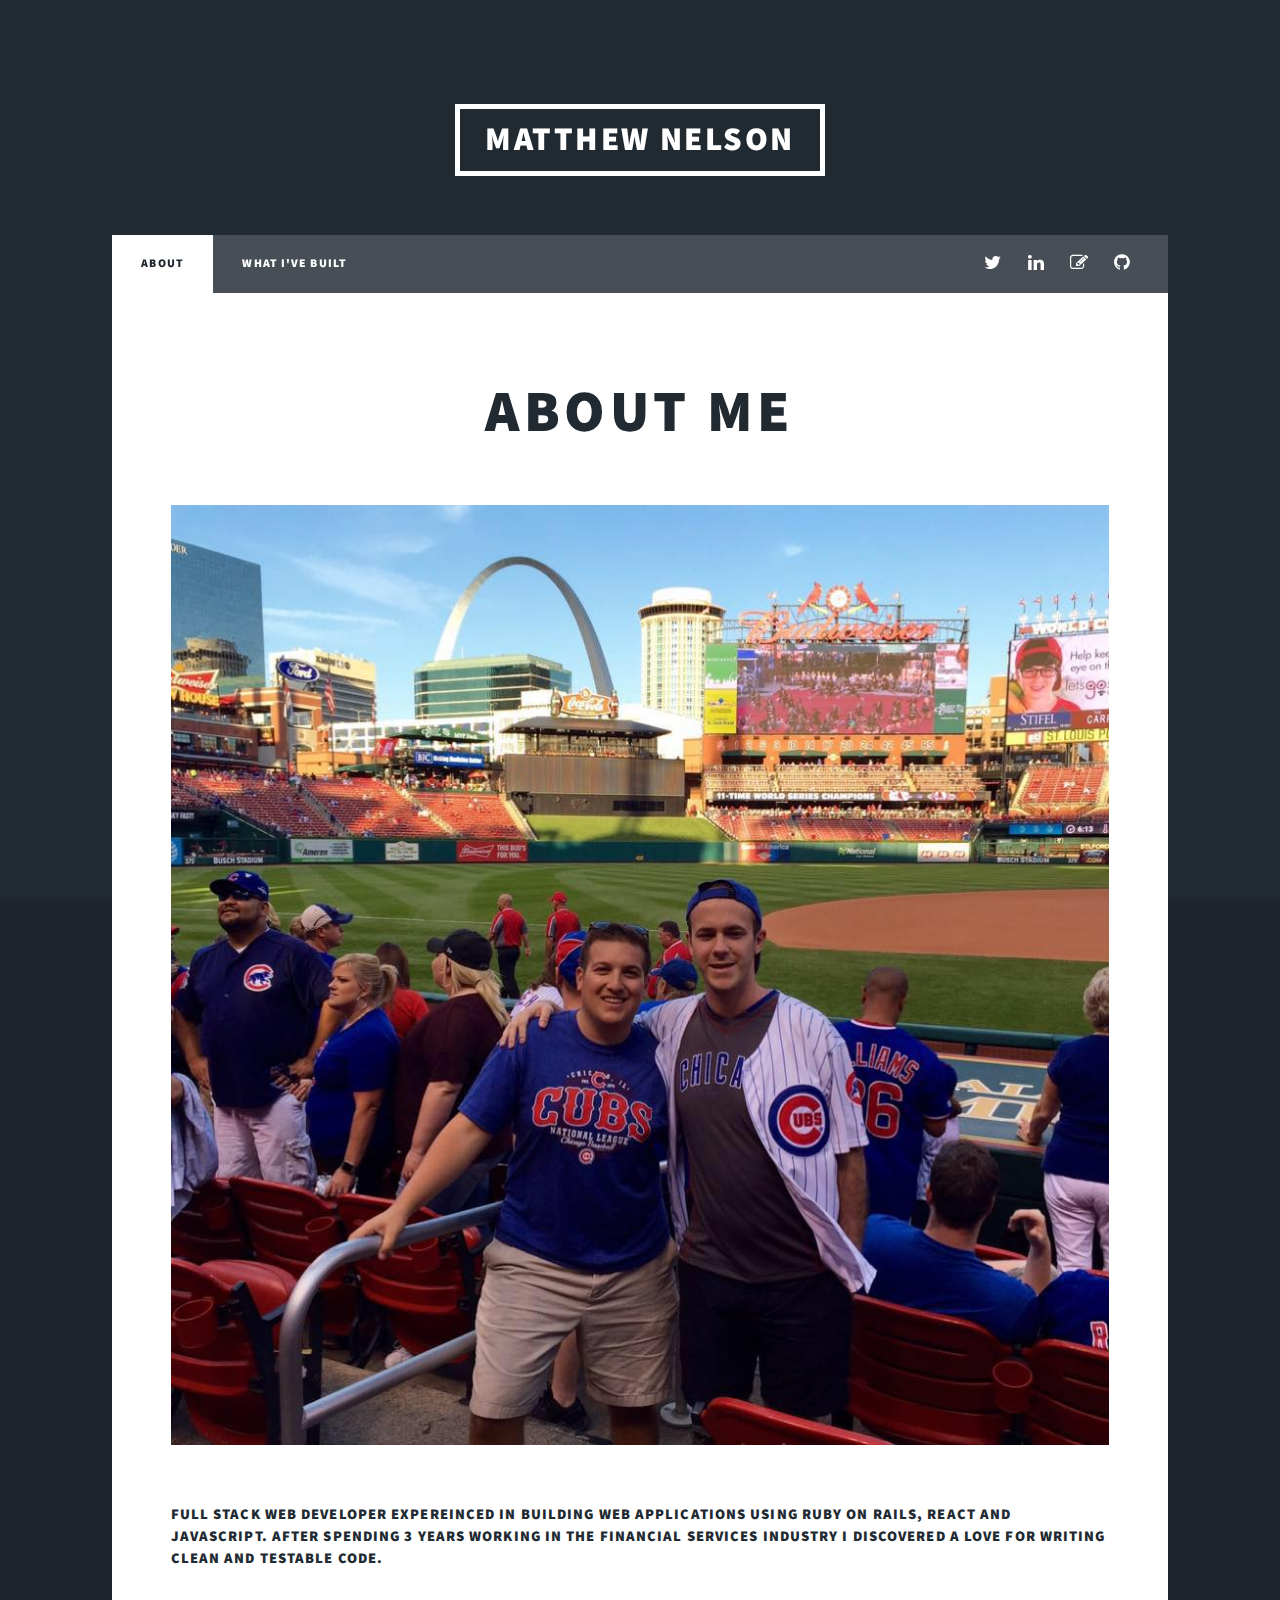
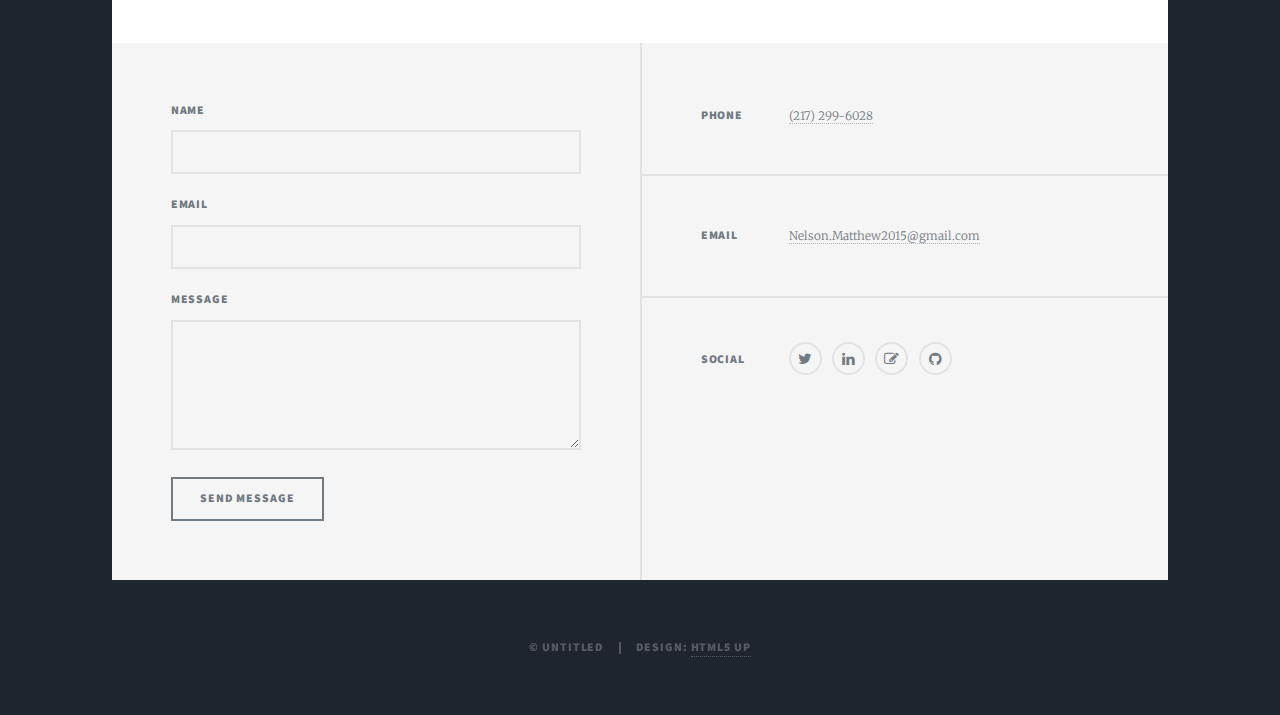
==== index.html @ b526b992 "Initialized repository" ====
<!DOCTYPE HTML>
<!--
	Massively by HTML5 UP
	html5up.net | @ajlkn
	Free for personal and commercial use under the CCA 3.0 license (html5up.net/license)
-->
<html>
	<head>
		<title>Matthew Nelson - About</title>
		<meta charset="utf-8" />
		<meta name="viewport" content="width=device-width, initial-scale=1, user-scalable=no" />
		<link rel="stylesheet" href="assets/css/main.css" />
		<noscript><link rel="stylesheet" href="assets/css/noscript.css" /></noscript>
	</head>
	<body class="is-loading">

		<!-- Wrapper -->
			<div id="wrapper">

				<!-- Header -->
					<header id="header">
						<a href="index.html" class="logo">Matthew Nelson</a>
					</header>

				<!-- Nav -->
					<nav id="nav">
						<ul class="links">
							<li class="active"><a href="index.html">About</a></li>
							<li><a href="projects.html">What I've Built</a></li>
						</ul>
						<ul class="icons">
							<li><a href="https://twitter.com/mattynel92" class="icon alt fa-twitter"><span class="label">Twitter</span></a></li>
							<li><a href="https://www.linkedin.com/in/matthewnelson92/" class="icon alt fa-linkedin"><span class="label">LinkedIn</span></a></li>
							<li><a href="https://medium.com/@mattnelson_51219" class="icon alt fa-edit"><span class="label">Medium</span></a></li>
							<li><a href="https://github.com/Mnelson1992" class="icon alt fa-github"><span class="label">GitHub</span></a></li>
						</ul>
					</nav>

				<!-- Main -->
					<div id="main">

						<!-- Post -->
							<section class="post">
								<header class="major">
									<h1>About Me<br /></h1>

								</header>
								<div class="image main"><img src="images/baseball.jpg" alt="" /></div>
								<h4>Full Stack Web Developer expereinced in building web applications using Ruby on Rails, React and JavaScript. After spending 3 years working in the financial services industry I discovered a love for writing clean and testable code.</h3>


							</section>

					</div>

				<!-- Footer -->
					<footer id="footer">
						<section>
							<form method="post" action="#">
								<div class="field">
									<label for="name">Name</label>
									<input type="text" name="name" id="name" />
								</div>
								<div class="field">
									<label for="email">Email</label>
									<input type="text" name="email" id="email" />
								</div>
								<div class="field">
									<label for="message">Message</label>
									<textarea name="message" id="message" rows="3"></textarea>
								</div>
								<ul class="actions">
									<li><input type="submit" value="Send Message" /></li>
								</ul>
							</form>
						</section>
						<section class="split contact">
							<section>
								<h3>Phone</h3>
								<p><a href="#">(217) 299-6028</a></p>
							</section>
							<section>
								<h3>Email</h3>
								<p><a href="#">Nelson.Matthew2015@gmail.com</a></p>
							</section>
							<section>
								<h3>Social</h3>
								<ul class="icons alt">
									<li><a href="https://twitter.com/mattynel92" class="icon alt fa-twitter"><span class="label">Twitter</span></a></li>
									<li><a href="https://www.linkedin.com/in/matthewnelson92/" class="icon alt fa-linkedin"><span class="label">LinkedIn</span></a></li>
									<li><a href="https://medium.com/@mattnelson_51219" class="icon alt fa-edit"><span class="label">Medium</span></a></li>
									<li><a href="https://github.com/Mnelson1992" class="icon alt fa-github"><span class="label">GitHub</span></a></li>
								</ul>
							</section>
						</section>
					</footer>

				<!-- Copyright -->
					<div id="copyright">
						<ul><li>&copy; Untitled</li><li>Design: <a href="https://html5up.net">HTML5 UP</a></li></ul>
					</div>

			</div>

		<!-- Scripts -->
			<script src="assets/js/jquery.min.js"></script>
			<script src="assets/js/jquery.scrollex.min.js"></script>
			<script src="assets/js/jquery.scrolly.min.js"></script>
			<script src="assets/js/skel.min.js"></script>
			<script src="assets/js/util.js"></script>
			<script src="assets/js/main.js"></script>

	</body>
</html>
---- assets/css/main.css ----
@import url(font-awesome.min.css);
@import url("https://fonts.googleapis.com/css?family=Merriweather:300,700,300italic,700italic|Source+Sans+Pro:900");

/*
	Massively by HTML5 UP
	html5up.net | @ajlkn
	Free for personal and commercial use under the CCA 3.0 license (html5up.net/license)
*/

/* Reset */

	html, body, div, span, applet, object, iframe, h1, h2, h3, h4, h5, h6, p, blockquote, pre, a, abbr, acronym, address, big, cite, code, del, dfn, em, img, ins, kbd, q, s, samp, small, strike, strong, sub, sup, tt, var, b, u, i, center, dl, dt, dd, ol, ul, li, fieldset, form, label, legend, table, caption, tbody, tfoot, thead, tr, th, td, article, aside, canvas, details, embed, figure, figcaption, footer, header, hgroup, menu, nav, output, ruby, section, summary, time, mark, audio, video {
		margin: 0;
		padding: 0;
		border: 0;
		font-size: 100%;
		font: inherit;
		vertical-align: baseline;
	}

	article, aside, details, figcaption, figure, footer, header, hgroup, menu, nav, section {
		display: block;
	}

	body {
		line-height: 1;
	}

	ol, ul {
		list-style: none;
	}

	blockquote, q {
		quotes: none;
	}

	blockquote:before, blockquote:after, q:before, q:after {
		content: '';
		content: none;
	}

	table {
		border-collapse: collapse;
		border-spacing: 0;
	}

	body {
		-webkit-text-size-adjust: none;
	}

/* Box Model */

	*, *:before, *:after {
		-moz-box-sizing: border-box;
		-webkit-box-sizing: border-box;
		box-sizing: border-box;
	}

/* Grid */

	.row {
		border-bottom: solid 1px transparent;
		-moz-box-sizing: border-box;
		-webkit-box-sizing: border-box;
		box-sizing: border-box;
	}

	.row > * {
		float: left;
		-moz-box-sizing: border-box;
		-webkit-box-sizing: border-box;
		box-sizing: border-box;
	}

	.row:after, .row:before {
		content: '';
		display: block;
		clear: both;
		height: 0;
	}

	.row.uniform > * > :first-child {
		margin-top: 0;
	}

	.row.uniform > * > :last-child {
		margin-bottom: 0;
	}

	.row.\30 \25 > * {
		padding: 0 0 0 0rem;
	}

	.row.\30 \25 {
		margin: 0 0 -1px 0rem;
	}

	.row.uniform.\30 \25 > * {
		padding: 0rem 0 0 0rem;
	}

	.row.uniform.\30 \25 {
		margin: 0rem 0 -1px 0rem;
	}

	.row > * {
		padding: 0 0 0 1.5rem;
	}

	.row {
		margin: 0 0 -1px -1.5rem;
	}

	.row.uniform > * {
		padding: 1.5rem 0 0 1.5rem;
	}

	.row.uniform {
		margin: -1.5rem 0 -1px -1.5rem;
	}

	.row.\32 00\25 > * {
		padding: 0 0 0 3rem;
	}

	.row.\32 00\25 {
		margin: 0 0 -1px -3rem;
	}

	.row.uniform.\32 00\25 > * {
		padding: 3rem 0 0 3rem;
	}

	.row.uniform.\32 00\25 {
		margin: -3rem 0 -1px -3rem;
	}

	.row.\31 50\25 > * {
		padding: 0 0 0 2.25rem;
	}

	.row.\31 50\25 {
		margin: 0 0 -1px -2.25rem;
	}

	.row.uniform.\31 50\25 > * {
		padding: 2.25rem 0 0 2.25rem;
	}

	.row.uniform.\31 50\25 {
		margin: -2.25rem 0 -1px -2.25rem;
	}

	.row.\35 0\25 > * {
		padding: 0 0 0 0.75rem;
	}

	.row.\35 0\25 {
		margin: 0 0 -1px -0.75rem;
	}

	.row.uniform.\35 0\25 > * {
		padding: 0.75rem 0 0 0.75rem;
	}

	.row.uniform.\35 0\25 {
		margin: -0.75rem 0 -1px -0.75rem;
	}

	.row.\32 5\25 > * {
		padding: 0 0 0 0.375rem;
	}

	.row.\32 5\25 {
		margin: 0 0 -1px -0.375rem;
	}

	.row.uniform.\32 5\25 > * {
		padding: 0.375rem 0 0 0.375rem;
	}

	.row.uniform.\32 5\25 {
		margin: -0.375rem 0 -1px -0.375rem;
	}

	.\31 2u, .\31 2u\24 {
		width: 100%;
		clear: none;
		margin-left: 0;
	}

	.\31 1u, .\31 1u\24 {
		width: 91.6666666667%;
		clear: none;
		margin-left: 0;
	}

	.\31 0u, .\31 0u\24 {
		width: 83.3333333333%;
		clear: none;
		margin-left: 0;
	}

	.\39 u, .\39 u\24 {
		width: 75%;
		clear: none;
		margin-left: 0;
	}

	.\38 u, .\38 u\24 {
		width: 66.6666666667%;
		clear: none;
		margin-left: 0;
	}

	.\37 u, .\37 u\24 {
		width: 58.3333333333%;
		clear: none;
		margin-left: 0;
	}

	.\36 u, .\36 u\24 {
		width: 50%;
		clear: none;
		margin-left: 0;
	}

	.\35 u, .\35 u\24 {
		width: 41.6666666667%;
		clear: none;
		margin-left: 0;
	}

	.\34 u, .\34 u\24 {
		width: 33.3333333333%;
		clear: none;
		margin-left: 0;
	}

	.\33 u, .\33 u\24 {
		width: 25%;
		clear: none;
		margin-left: 0;
	}

	.\32 u, .\32 u\24 {
		width: 16.6666666667%;
		clear: none;
		margin-left: 0;
	}

	.\31 u, .\31 u\24 {
		width: 8.3333333333%;
		clear: none;
		margin-left: 0;
	}

	.\31 2u\24 + *,
	.\31 1u\24 + *,
	.\31 0u\24 + *,
	.\39 u\24 + *,
	.\38 u\24 + *,
	.\37 u\24 + *,
	.\36 u\24 + *,
	.\35 u\24 + *,
	.\34 u\24 + *,
	.\33 u\24 + *,
	.\32 u\24 + *,
	.\31 u\24 + * {
		clear: left;
	}

	.\-11u {
		margin-left: 91.66667%;
	}

	.\-10u {
		margin-left: 83.33333%;
	}

	.\-9u {
		margin-left: 75%;
	}

	.\-8u {
		margin-left: 66.66667%;
	}

	.\-7u {
		margin-left: 58.33333%;
	}

	.\-6u {
		margin-left: 50%;
	}

	.\-5u {
		margin-left: 41.66667%;
	}

	.\-4u {
		margin-left: 33.33333%;
	}

	.\-3u {
		margin-left: 25%;
	}

	.\-2u {
		margin-left: 16.66667%;
	}

	.\-1u {
		margin-left: 8.33333%;
	}

	@media screen and (max-width: 1680px) {

		.row > * {
			padding: 0 0 0 1.5rem;
		}

		.row {
			margin: 0 0 -1px -1.5rem;
		}

		.row.uniform > * {
			padding: 1.5rem 0 0 1.5rem;
		}

		.row.uniform {
			margin: -1.5rem 0 -1px -1.5rem;
		}

		.row.\32 00\25 > * {
			padding: 0 0 0 3rem;
		}

		.row.\32 00\25 {
			margin: 0 0 -1px -3rem;
		}

		.row.uniform.\32 00\25 > * {
			padding: 3rem 0 0 3rem;
		}

		.row.uniform.\32 00\25 {
			margin: -3rem 0 -1px -3rem;
		}

		.row.\31 50\25 > * {
			padding: 0 0 0 2.25rem;
		}

		.row.\31 50\25 {
			margin: 0 0 -1px -2.25rem;
		}

		.row.uniform.\31 50\25 > * {
			padding: 2.25rem 0 0 2.25rem;
		}

		.row.uniform.\31 50\25 {
			margin: -2.25rem 0 -1px -2.25rem;
		}

		.row.\35 0\25 > * {
			padding: 0 0 0 0.75rem;
		}

		.row.\35 0\25 {
			margin: 0 0 -1px -0.75rem;
		}

		.row.uniform.\35 0\25 > * {
			padding: 0.75rem 0 0 0.75rem;
		}

		.row.uniform.\35 0\25 {
			margin: -0.75rem 0 -1px -0.75rem;
		}

		.row.\32 5\25 > * {
			padding: 0 0 0 0.375rem;
		}

		.row.\32 5\25 {
			margin: 0 0 -1px -0.375rem;
		}

		.row.uniform.\32 5\25 > * {
			padding: 0.375rem 0 0 0.375rem;
		}

		.row.uniform.\32 5\25 {
			margin: -0.375rem 0 -1px -0.375rem;
		}

		.\31 2u\28xlarge\29, .\31 2u\24\28xlarge\29 {
			width: 100%;
			clear: none;
			margin-left: 0;
		}

		.\31 1u\28xlarge\29, .\31 1u\24\28xlarge\29 {
			width: 91.6666666667%;
			clear: none;
			margin-left: 0;
		}

		.\31 0u\28xlarge\29, .\31 0u\24\28xlarge\29 {
			width: 83.3333333333%;
			clear: none;
			margin-left: 0;
		}

		.\39 u\28xlarge\29, .\39 u\24\28xlarge\29 {
			width: 75%;
			clear: none;
			margin-left: 0;
		}

		.\38 u\28xlarge\29, .\38 u\24\28xlarge\29 {
			width: 66.6666666667%;
			clear: none;
			margin-left: 0;
		}

		.\37 u\28xlarge\29, .\37 u\24\28xlarge\29 {
			width: 58.3333333333%;
			clear: none;
			margin-left: 0;
		}

		.\36 u\28xlarge\29, .\36 u\24\28xlarge\29 {
			width: 50%;
			clear: none;
			margin-left: 0;
		}

		.\35 u\28xlarge\29, .\35 u\24\28xlarge\29 {
			width: 41.6666666667%;
			clear: none;
			margin-left: 0;
		}

		.\34 u\28xlarge\29, .\34 u\24\28xlarge\29 {
			width: 33.3333333333%;
			clear: none;
			margin-left: 0;
		}

		.\33 u\28xlarge\29, .\33 u\24\28xlarge\29 {
			width: 25%;
			clear: none;
			margin-left: 0;
		}

		.\32 u\28xlarge\29, .\32 u\24\28xlarge\29 {
			width: 16.6666666667%;
			clear: none;
			margin-left: 0;
		}

		.\31 u\28xlarge\29, .\31 u\24\28xlarge\29 {
			width: 8.3333333333%;
			clear: none;
			margin-left: 0;
		}

		.\31 2u\24\28xlarge\29 + *,
		.\31 1u\24\28xlarge\29 + *,
		.\31 0u\24\28xlarge\29 + *,
		.\39 u\24\28xlarge\29 + *,
		.\38 u\24\28xlarge\29 + *,
		.\37 u\24\28xlarge\29 + *,
		.\36 u\24\28xlarge\29 + *,
		.\35 u\24\28xlarge\29 + *,
		.\34 u\24\28xlarge\29 + *,
		.\33 u\24\28xlarge\29 + *,
		.\32 u\24\28xlarge\29 + *,
		.\31 u\24\28xlarge\29 + * {
			clear: left;
		}

		.\-11u\28xlarge\29 {
			margin-left: 91.66667%;
		}

		.\-10u\28xlarge\29 {
			margin-left: 83.33333%;
		}

		.\-9u\28xlarge\29 {
			margin-left: 75%;
		}

		.\-8u\28xlarge\29 {
			margin-left: 66.66667%;
		}

		.\-7u\28xlarge\29 {
			margin-left: 58.33333%;
		}

		.\-6u\28xlarge\29 {
			margin-left: 50%;
		}

		.\-5u\28xlarge\29 {
			margin-left: 41.66667%;
		}

		.\-4u\28xlarge\29 {
			margin-left: 33.33333%;
		}

		.\-3u\28xlarge\29 {
			margin-left: 25%;
		}

		.\-2u\28xlarge\29 {
			margin-left: 16.66667%;
		}

		.\-1u\28xlarge\29 {
			margin-left: 8.33333%;
		}

	}

	@media screen and (max-width: 1280px) {

		.row > * {
			padding: 0 0 0 1.5rem;
		}

		.row {
			margin: 0 0 -1px -1.5rem;
		}

		.row.uniform > * {
			padding: 1.5rem 0 0 1.5rem;
		}

		.row.uniform {
			margin: -1.5rem 0 -1px -1.5rem;
		}

		.row.\32 00\25 > * {
			padding: 0 0 0 3rem;
		}

		.row.\32 00\25 {
			margin: 0 0 -1px -3rem;
		}

		.row.uniform.\32 00\25 > * {
			padding: 3rem 0 0 3rem;
		}

		.row.uniform.\32 00\25 {
			margin: -3rem 0 -1px -3rem;
		}

		.row.\31 50\25 > * {
			padding: 0 0 0 2.25rem;
		}

		.row.\31 50\25 {
			margin: 0 0 -1px -2.25rem;
		}

		.row.uniform.\31 50\25 > * {
			padding: 2.25rem 0 0 2.25rem;
		}

		.row.uniform.\31 50\25 {
			margin: -2.25rem 0 -1px -2.25rem;
		}

		.row.\35 0\25 > * {
			padding: 0 0 0 0.75rem;
		}

		.row.\35 0\25 {
			margin: 0 0 -1px -0.75rem;
		}

		.row.uniform.\35 0\25 > * {
			padding: 0.75rem 0 0 0.75rem;
		}

		.row.uniform.\35 0\25 {
			margin: -0.75rem 0 -1px -0.75rem;
		}

		.row.\32 5\25 > * {
			padding: 0 0 0 0.375rem;
		}

		.row.\32 5\25 {
			margin: 0 0 -1px -0.375rem;
		}

		.row.uniform.\32 5\25 > * {
			padding: 0.375rem 0 0 0.375rem;
		}

		.row.uniform.\32 5\25 {
			margin: -0.375rem 0 -1px -0.375rem;
		}

		.\31 2u\28large\29, .\31 2u\24\28large\29 {
			width: 100%;
			clear: none;
			margin-left: 0;
		}

		.\31 1u\28large\29, .\31 1u\24\28large\29 {
			width: 91.6666666667%;
			clear: none;
			margin-left: 0;
		}

		.\31 0u\28large\29, .\31 0u\24\28large\29 {
			width: 83.3333333333%;
			clear: none;
			margin-left: 0;
		}

		.\39 u\28large\29, .\39 u\24\28large\29 {
			width: 75%;
			clear: none;
			margin-left: 0;
		}

		.\38 u\28large\29, .\38 u\24\28large\29 {
			width: 66.6666666667%;
			clear: none;
			margin-left: 0;
		}

		.\37 u\28large\29, .\37 u\24\28large\29 {
			width: 58.3333333333%;
			clear: none;
			margin-left: 0;
		}

		.\36 u\28large\29, .\36 u\24\28large\29 {
			width: 50%;
			clear: none;
			margin-left: 0;
		}

		.\35 u\28large\29, .\35 u\24\28large\29 {
			width: 41.6666666667%;
			clear: none;
			margin-left: 0;
		}

		.\34 u\28large\29, .\34 u\24\28large\29 {
			width: 33.3333333333%;
			clear: none;
			margin-left: 0;
		}

		.\33 u\28large\29, .\33 u\24\28large\29 {
			width: 25%;
			clear: none;
			margin-left: 0;
		}

		.\32 u\28large\29, .\32 u\24\28large\29 {
			width: 16.6666666667%;
			clear: none;
			margin-left: 0;
		}

		.\31 u\28large\29, .\31 u\24\28large\29 {
			width: 8.3333333333%;
			clear: none;
			margin-left: 0;
		}

		.\31 2u\24\28large\29 + *,
		.\31 1u\24\28large\29 + *,
		.\31 0u\24\28large\29 + *,
		.\39 u\24\28large\29 + *,
		.\38 u\24\28large\29 + *,
		.\37 u\24\28large\29 + *,
		.\36 u\24\28large\29 + *,
		.\35 u\24\28large\29 + *,
		.\34 u\24\28large\29 + *,
		.\33 u\24\28large\29 + *,
		.\32 u\24\28large\29 + *,
		.\31 u\24\28large\29 + * {
			clear: left;
		}

		.\-11u\28large\29 {
			margin-left: 91.66667%;
		}

		.\-10u\28large\29 {
			margin-left: 83.33333%;
		}

		.\-9u\28large\29 {
			margin-left: 75%;
		}

		.\-8u\28large\29 {
			margin-left: 66.66667%;
		}

		.\-7u\28large\29 {
			margin-left: 58.33333%;
		}

		.\-6u\28large\29 {
			margin-left: 50%;
		}

		.\-5u\28large\29 {
			margin-left: 41.66667%;
		}

		.\-4u\28large\29 {
			margin-left: 33.33333%;
		}

		.\-3u\28large\29 {
			margin-left: 25%;
		}

		.\-2u\28large\29 {
			margin-left: 16.66667%;
		}

		.\-1u\28large\29 {
			margin-left: 8.33333%;
		}

	}

	@media screen and (max-width: 980px) {

		.row > * {
			padding: 0 0 0 1.5rem;
		}

		.row {
			margin: 0 0 -1px -1.5rem;
		}

		.row.uniform > * {
			padding: 1.5rem 0 0 1.5rem;
		}

		.row.uniform {
			margin: -1.5rem 0 -1px -1.5rem;
		}

		.row.\32 00\25 > * {
			padding: 0 0 0 3rem;
		}

		.row.\32 00\25 {
			margin: 0 0 -1px -3rem;
		}

		.row.uniform.\32 00\25 > * {
			padding: 3rem 0 0 3rem;
		}

		.row.uniform.\32 00\25 {
			margin: -3rem 0 -1px -3rem;
		}

		.row.\31 50\25 > * {
			padding: 0 0 0 2.25rem;
		}

		.row.\31 50\25 {
			margin: 0 0 -1px -2.25rem;
		}

		.row.uniform.\31 50\25 > * {
			padding: 2.25rem 0 0 2.25rem;
		}

		.row.uniform.\31 50\25 {
			margin: -2.25rem 0 -1px -2.25rem;
		}

		.row.\35 0\25 > * {
			padding: 0 0 0 0.75rem;
		}

		.row.\35 0\25 {
			margin: 0 0 -1px -0.75rem;
		}

		.row.uniform.\35 0\25 > * {
			padding: 0.75rem 0 0 0.75rem;
		}

		.row.uniform.\35 0\25 {
			margin: -0.75rem 0 -1px -0.75rem;
		}

		.row.\32 5\25 > * {
			padding: 0 0 0 0.375rem;
		}

		.row.\32 5\25 {
			margin: 0 0 -1px -0.375rem;
		}

		.row.uniform.\32 5\25 > * {
			padding: 0.375rem 0 0 0.375rem;
		}

		.row.uniform.\32 5\25 {
			margin: -0.375rem 0 -1px -0.375rem;
		}

		.\31 2u\28medium\29, .\31 2u\24\28medium\29 {
			width: 100%;
			clear: none;
			margin-left: 0;
		}

		.\31 1u\28medium\29, .\31 1u\24\28medium\29 {
			width: 91.6666666667%;
			clear: none;
			margin-left: 0;
		}

		.\31 0u\28medium\29, .\31 0u\24\28medium\29 {
			width: 83.3333333333%;
			clear: none;
			margin-left: 0;
		}

		.\39 u\28medium\29, .\39 u\24\28medium\29 {
			width: 75%;
			clear: none;
			margin-left: 0;
		}

		.\38 u\28medium\29, .\38 u\24\28medium\29 {
			width: 66.6666666667%;
			clear: none;
			margin-left: 0;
		}

		.\37 u\28medium\29, .\37 u\24\28medium\29 {
			width: 58.3333333333%;
			clear: none;
			margin-left: 0;
		}

		.\36 u\28medium\29, .\36 u\24\28medium\29 {
			width: 50%;
			clear: none;
			margin-left: 0;
		}

		.\35 u\28medium\29, .\35 u\24\28medium\29 {
			width: 41.6666666667%;
			clear: none;
			margin-left: 0;
		}

		.\34 u\28medium\29, .\34 u\24\28medium\29 {
			width: 33.3333333333%;
			clear: none;
			margin-left: 0;
		}

		.\33 u\28medium\29, .\33 u\24\28medium\29 {
			width: 25%;
			clear: none;
			margin-left: 0;
		}

		.\32 u\28medium\29, .\32 u\24\28medium\29 {
			width: 16.6666666667%;
			clear: none;
			margin-left: 0;
		}

		.\31 u\28medium\29, .\31 u\24\28medium\29 {
			width: 8.3333333333%;
			clear: none;
			margin-left: 0;
		}

		.\31 2u\24\28medium\29 + *,
		.\31 1u\24\28medium\29 + *,
		.\31 0u\24\28medium\29 + *,
		.\39 u\24\28medium\29 + *,
		.\38 u\24\28medium\29 + *,
		.\37 u\24\28medium\29 + *,
		.\36 u\24\28medium\29 + *,
		.\35 u\24\28medium\29 + *,
		.\34 u\24\28medium\29 + *,
		.\33 u\24\28medium\29 + *,
		.\32 u\24\28medium\29 + *,
		.\31 u\24\28medium\29 + * {
			clear: left;
		}

		.\-11u\28medium\29 {
			margin-left: 91.66667%;
		}

		.\-10u\28medium\29 {
			margin-left: 83.33333%;
		}

		.\-9u\28medium\29 {
			margin-left: 75%;
		}

		.\-8u\28medium\29 {
			margin-left: 66.66667%;
		}

		.\-7u\28medium\29 {
			margin-left: 58.33333%;
		}

		.\-6u\28medium\29 {
			margin-left: 50%;
		}

		.\-5u\28medium\29 {
			margin-left: 41.66667%;
		}

		.\-4u\28medium\29 {
			margin-left: 33.33333%;
		}

		.\-3u\28medium\29 {
			margin-left: 25%;
		}

		.\-2u\28medium\29 {
			margin-left: 16.66667%;
		}

		.\-1u\28medium\29 {
			margin-left: 8.33333%;
		}

	}

	@media screen and (max-width: 736px) {

		.row > * {
			padding: 0 0 0 1.5rem;
		}

		.row {
			margin: 0 0 -1px -1.5rem;
		}

		.row.uniform > * {
			padding: 1.5rem 0 0 1.5rem;
		}

		.row.uniform {
			margin: -1.5rem 0 -1px -1.5rem;
		}

		.row.\32 00\25 > * {
			padding: 0 0 0 3rem;
		}

		.row.\32 00\25 {
			margin: 0 0 -1px -3rem;
		}

		.row.uniform.\32 00\25 > * {
			padding: 3rem 0 0 3rem;
		}

		.row.uniform.\32 00\25 {
			margin: -3rem 0 -1px -3rem;
		}

		.row.\31 50\25 > * {
			padding: 0 0 0 2.25rem;
		}

		.row.\31 50\25 {
			margin: 0 0 -1px -2.25rem;
		}

		.row.uniform.\31 50\25 > * {
			padding: 2.25rem 0 0 2.25rem;
		}

		.row.uniform.\31 50\25 {
			margin: -2.25rem 0 -1px -2.25rem;
		}

		.row.\35 0\25 > * {
			padding: 0 0 0 0.75rem;
		}

		.row.\35 0\25 {
			margin: 0 0 -1px -0.75rem;
		}

		.row.uniform.\35 0\25 > * {
			padding: 0.75rem 0 0 0.75rem;
		}

		.row.uniform.\35 0\25 {
			margin: -0.75rem 0 -1px -0.75rem;
		}

		.row.\32 5\25 > * {
			padding: 0 0 0 0.375rem;
		}

		.row.\32 5\25 {
			margin: 0 0 -1px -0.375rem;
		}

		.row.uniform.\32 5\25 > * {
			padding: 0.375rem 0 0 0.375rem;
		}

		.row.uniform.\32 5\25 {
			margin: -0.375rem 0 -1px -0.375rem;
		}

		.\31 2u\28small\29, .\31 2u\24\28small\29 {
			width: 100%;
			clear: none;
			margin-left: 0;
		}

		.\31 1u\28small\29, .\31 1u\24\28small\29 {
			width: 91.6666666667%;
			clear: none;
			margin-left: 0;
		}

		.\31 0u\28small\29, .\31 0u\24\28small\29 {
			width: 83.3333333333%;
			clear: none;
			margin-left: 0;
		}

		.\39 u\28small\29, .\39 u\24\28small\29 {
			width: 75%;
			clear: none;
			margin-left: 0;
		}

		.\38 u\28small\29, .\38 u\24\28small\29 {
			width: 66.6666666667%;
			clear: none;
			margin-left: 0;
		}

		.\37 u\28small\29, .\37 u\24\28small\29 {
			width: 58.3333333333%;
			clear: none;
			margin-left: 0;
		}

		.\36 u\28small\29, .\36 u\24\28small\29 {
			width: 50%;
			clear: none;
			margin-left: 0;
		}

		.\35 u\28small\29, .\35 u\24\28small\29 {
			width: 41.6666666667%;
			clear: none;
			margin-left: 0;
		}

		.\34 u\28small\29, .\34 u\24\28small\29 {
			width: 33.3333333333%;
			clear: none;
			margin-left: 0;
		}

		.\33 u\28small\29, .\33 u\24\28small\29 {
			width: 25%;
			clear: none;
			margin-left: 0;
		}

		.\32 u\28small\29, .\32 u\24\28small\29 {
			width: 16.6666666667%;
			clear: none;
			margin-left: 0;
		}

		.\31 u\28small\29, .\31 u\24\28small\29 {
			width: 8.3333333333%;
			clear: none;
			margin-left: 0;
		}

		.\31 2u\24\28small\29 + *,
		.\31 1u\24\28small\29 + *,
		.\31 0u\24\28small\29 + *,
		.\39 u\24\28small\29 + *,
		.\38 u\24\28small\29 + *,
		.\37 u\24\28small\29 + *,
		.\36 u\24\28small\29 + *,
		.\35 u\24\28small\29 + *,
		.\34 u\24\28small\29 + *,
		.\33 u\24\28small\29 + *,
		.\32 u\24\28small\29 + *,
		.\31 u\24\28small\29 + * {
			clear: left;
		}

		.\-11u\28small\29 {
			margin-left: 91.66667%;
		}

		.\-10u\28small\29 {
			margin-left: 83.33333%;
		}

		.\-9u\28small\29 {
			margin-left: 75%;
		}

		.\-8u\28small\29 {
			margin-left: 66.66667%;
		}

		.\-7u\28small\29 {
			margin-left: 58.33333%;
		}

		.\-6u\28small\29 {
			margin-left: 50%;
		}

		.\-5u\28small\29 {
			margin-left: 41.66667%;
		}

		.\-4u\28small\29 {
			margin-left: 33.33333%;
		}

		.\-3u\28small\29 {
			margin-left: 25%;
		}

		.\-2u\28small\29 {
			margin-left: 16.66667%;
		}

		.\-1u\28small\29 {
			margin-left: 8.33333%;
		}

	}

	@media screen and (max-width: 480px) {

		.row > * {
			padding: 0 0 0 1.5rem;
		}

		.row {
			margin: 0 0 -1px -1.5rem;
		}

		.row.uniform > * {
			padding: 1.5rem 0 0 1.5rem;
		}

		.row.uniform {
			margin: -1.5rem 0 -1px -1.5rem;
		}

		.row.\32 00\25 > * {
			padding: 0 0 0 3rem;
		}

		.row.\32 00\25 {
			margin: 0 0 -1px -3rem;
		}

		.row.uniform.\32 00\25 > * {
			padding: 3rem 0 0 3rem;
		}

		.row.uniform.\32 00\25 {
			margin: -3rem 0 -1px -3rem;
		}

		.row.\31 50\25 > * {
			padding: 0 0 0 2.25rem;
		}

		.row.\31 50\25 {
			margin: 0 0 -1px -2.25rem;
		}

		.row.uniform.\31 50\25 > * {
			padding: 2.25rem 0 0 2.25rem;
		}

		.row.uniform.\31 50\25 {
			margin: -2.25rem 0 -1px -2.25rem;
		}

		.row.\35 0\25 > * {
			padding: 0 0 0 0.75rem;
		}

		.row.\35 0\25 {
			margin: 0 0 -1px -0.75rem;
		}

		.row.uniform.\35 0\25 > * {
			padding: 0.75rem 0 0 0.75rem;
		}

		.row.uniform.\35 0\25 {
			margin: -0.75rem 0 -1px -0.75rem;
		}

		.row.\32 5\25 > * {
			padding: 0 0 0 0.375rem;
		}

		.row.\32 5\25 {
			margin: 0 0 -1px -0.375rem;
		}

		.row.uniform.\32 5\25 > * {
			padding: 0.375rem 0 0 0.375rem;
		}

		.row.uniform.\32 5\25 {
			margin: -0.375rem 0 -1px -0.375rem;
		}

		.\31 2u\28xsmall\29, .\31 2u\24\28xsmall\29 {
			width: 100%;
			clear: none;
			margin-left: 0;
		}

		.\31 1u\28xsmall\29, .\31 1u\24\28xsmall\29 {
			width: 91.6666666667%;
			clear: none;
			margin-left: 0;
		}

		.\31 0u\28xsmall\29, .\31 0u\24\28xsmall\29 {
			width: 83.3333333333%;
			clear: none;
			margin-left: 0;
		}

		.\39 u\28xsmall\29, .\39 u\24\28xsmall\29 {
			width: 75%;
			clear: none;
			margin-left: 0;
		}

		.\38 u\28xsmall\29, .\38 u\24\28xsmall\29 {
			width: 66.6666666667%;
			clear: none;
			margin-left: 0;
		}

		.\37 u\28xsmall\29, .\37 u\24\28xsmall\29 {
			width: 58.3333333333%;
			clear: none;
			margin-left: 0;
		}

		.\36 u\28xsmall\29, .\36 u\24\28xsmall\29 {
			width: 50%;
			clear: none;
			margin-left: 0;
		}

		.\35 u\28xsmall\29, .\35 u\24\28xsmall\29 {
			width: 41.6666666667%;
			clear: none;
			margin-left: 0;
		}

		.\34 u\28xsmall\29, .\34 u\24\28xsmall\29 {
			width: 33.3333333333%;
			clear: none;
			margin-left: 0;
		}

		.\33 u\28xsmall\29, .\33 u\24\28xsmall\29 {
			width: 25%;
			clear: none;
			margin-left: 0;
		}

		.\32 u\28xsmall\29, .\32 u\24\28xsmall\29 {
			width: 16.6666666667%;
			clear: none;
			margin-left: 0;
		}

		.\31 u\28xsmall\29, .\31 u\24\28xsmall\29 {
			width: 8.3333333333%;
			clear: none;
			margin-left: 0;
		}

		.\31 2u\24\28xsmall\29 + *,
		.\31 1u\24\28xsmall\29 + *,
		.\31 0u\24\28xsmall\29 + *,
		.\39 u\24\28xsmall\29 + *,
		.\38 u\24\28xsmall\29 + *,
		.\37 u\24\28xsmall\29 + *,
		.\36 u\24\28xsmall\29 + *,
		.\35 u\24\28xsmall\29 + *,
		.\34 u\24\28xsmall\29 + *,
		.\33 u\24\28xsmall\29 + *,
		.\32 u\24\28xsmall\29 + *,
		.\31 u\24\28xsmall\29 + * {
			clear: left;
		}

		.\-11u\28xsmall\29 {
			margin-left: 91.66667%;
		}

		.\-10u\28xsmall\29 {
			margin-left: 83.33333%;
		}

		.\-9u\28xsmall\29 {
			margin-left: 75%;
		}

		.\-8u\28xsmall\29 {
			margin-left: 66.66667%;
		}

		.\-7u\28xsmall\29 {
			margin-left: 58.33333%;
		}

		.\-6u\28xsmall\29 {
			margin-left: 50%;
		}

		.\-5u\28xsmall\29 {
			margin-left: 41.66667%;
		}

		.\-4u\28xsmall\29 {
			margin-left: 33.33333%;
		}

		.\-3u\28xsmall\29 {
			margin-left: 25%;
		}

		.\-2u\28xsmall\29 {
			margin-left: 16.66667%;
		}

		.\-1u\28xsmall\29 {
			margin-left: 8.33333%;
		}

	}

	@media screen and (max-width: 360px) {

		.row > * {
			padding: 0 0 0 1.5rem;
		}

		.row {
			margin: 0 0 -1px -1.5rem;
		}

		.row.uniform > * {
			padding: 1.5rem 0 0 1.5rem;
		}

		.row.uniform {
			margin: -1.5rem 0 -1px -1.5rem;
		}

		.row.\32 00\25 > * {
			padding: 0 0 0 3rem;
		}

		.row.\32 00\25 {
			margin: 0 0 -1px -3rem;
		}

		.row.uniform.\32 00\25 > * {
			padding: 3rem 0 0 3rem;
		}

		.row.uniform.\32 00\25 {
			margin: -3rem 0 -1px -3rem;
		}

		.row.\31 50\25 > * {
			padding: 0 0 0 2.25rem;
		}

		.row.\31 50\25 {
			margin: 0 0 -1px -2.25rem;
		}

		.row.uniform.\31 50\25 > * {
			padding: 2.25rem 0 0 2.25rem;
		}

		.row.uniform.\31 50\25 {
			margin: -2.25rem 0 -1px -2.25rem;
		}

		.row.\35 0\25 > * {
			padding: 0 0 0 0.75rem;
		}

		.row.\35 0\25 {
			margin: 0 0 -1px -0.75rem;
		}

		.row.uniform.\35 0\25 > * {
			padding: 0.75rem 0 0 0.75rem;
		}

		.row.uniform.\35 0\25 {
			margin: -0.75rem 0 -1px -0.75rem;
		}

		.row.\32 5\25 > * {
			padding: 0 0 0 0.375rem;
		}

		.row.\32 5\25 {
			margin: 0 0 -1px -0.375rem;
		}

		.row.uniform.\32 5\25 > * {
			padding: 0.375rem 0 0 0.375rem;
		}

		.row.uniform.\32 5\25 {
			margin: -0.375rem 0 -1px -0.375rem;
		}

		.\31 2u\28xxsmall\29, .\31 2u\24\28xxsmall\29 {
			width: 100%;
			clear: none;
			margin-left: 0;
		}

		.\31 1u\28xxsmall\29, .\31 1u\24\28xxsmall\29 {
			width: 91.6666666667%;
			clear: none;
			margin-left: 0;
		}

		.\31 0u\28xxsmall\29, .\31 0u\24\28xxsmall\29 {
			width: 83.3333333333%;
			clear: none;
			margin-left: 0;
		}

		.\39 u\28xxsmall\29, .\39 u\24\28xxsmall\29 {
			width: 75%;
			clear: none;
			margin-left: 0;
		}

		.\38 u\28xxsmall\29, .\38 u\24\28xxsmall\29 {
			width: 66.6666666667%;
			clear: none;
			margin-left: 0;
		}

		.\37 u\28xxsmall\29, .\37 u\24\28xxsmall\29 {
			width: 58.3333333333%;
			clear: none;
			margin-left: 0;
		}

		.\36 u\28xxsmall\29, .\36 u\24\28xxsmall\29 {
			width: 50%;
			clear: none;
			margin-left: 0;
		}

		.\35 u\28xxsmall\29, .\35 u\24\28xxsmall\29 {
			width: 41.6666666667%;
			clear: none;
			margin-left: 0;
		}

		.\34 u\28xxsmall\29, .\34 u\24\28xxsmall\29 {
			width: 33.3333333333%;
			clear: none;
			margin-left: 0;
		}

		.\33 u\28xxsmall\29, .\33 u\24\28xxsmall\29 {
			width: 25%;
			clear: none;
			margin-left: 0;
		}

		.\32 u\28xxsmall\29, .\32 u\24\28xxsmall\29 {
			width: 16.6666666667%;
			clear: none;
			margin-left: 0;
		}

		.\31 u\28xxsmall\29, .\31 u\24\28xxsmall\29 {
			width: 8.3333333333%;
			clear: none;
			margin-left: 0;
		}

		.\31 2u\24\28xxsmall\29 + *,
		.\31 1u\24\28xxsmall\29 + *,
		.\31 0u\24\28xxsmall\29 + *,
		.\39 u\24\28xxsmall\29 + *,
		.\38 u\24\28xxsmall\29 + *,
		.\37 u\24\28xxsmall\29 + *,
		.\36 u\24\28xxsmall\29 + *,
		.\35 u\24\28xxsmall\29 + *,
		.\34 u\24\28xxsmall\29 + *,
		.\33 u\24\28xxsmall\29 + *,
		.\32 u\24\28xxsmall\29 + *,
		.\31 u\24\28xxsmall\29 + * {
			clear: left;
		}

		.\-11u\28xxsmall\29 {
			margin-left: 91.66667%;
		}

		.\-10u\28xxsmall\29 {
			margin-left: 83.33333%;
		}

		.\-9u\28xxsmall\29 {
			margin-left: 75%;
		}

		.\-8u\28xxsmall\29 {
			margin-left: 66.66667%;
		}

		.\-7u\28xxsmall\29 {
			margin-left: 58.33333%;
		}

		.\-6u\28xxsmall\29 {
			margin-left: 50%;
		}

		.\-5u\28xxsmall\29 {
			margin-left: 41.66667%;
		}

		.\-4u\28xxsmall\29 {
			margin-left: 33.33333%;
		}

		.\-3u\28xxsmall\29 {
			margin-left: 25%;
		}

		.\-2u\28xxsmall\29 {
			margin-left: 16.66667%;
		}

		.\-1u\28xxsmall\29 {
			margin-left: 8.33333%;
		}

	}

/* Basic */

	@-ms-viewport {
		width: device-width;
	}

	body {
		-ms-overflow-style: scrollbar;
	}

	@media screen and (max-width: 480px) {

		html, body {
			min-width: 320px;
		}

	}

	body {
		background-color: #1e252d;
	}

		body.is-loading *, body.is-loading *:before, body.is-loading *:after {
			-moz-animation: none !important;
			-webkit-animation: none !important;
			-ms-animation: none !important;
			animation: none !important;
			-moz-transition: none !important;
			-webkit-transition: none !important;
			-ms-transition: none !important;
			transition: none !important;
		}

/* Type */

	html {
		font-size: 16pt;
	}

		@media screen and (max-width: 1680px) {

			html {
				font-size: 12pt;
			}

		}

		@media screen and (max-width: 1280px) {

			html {
				font-size: 11pt;
			}

		}

		@media screen and (max-width: 360px) {

			html {
				font-size: 10pt;
			}

		}

	body {
		color: #212931;
	}

	body, input, select, textarea {
		font-family: "Merriweather", Georgia, serif;
		font-weight: 300;
		font-size: 1rem;
		line-height: 2.375;
	}

	a {
		-moz-transition: color 0.2s ease-in-out, background-color 0.2s ease-in-out, border-color 0.2s ease-in-out, box-shadow 0.2s ease-in-out;
		-webkit-transition: color 0.2s ease-in-out, background-color 0.2s ease-in-out, border-color 0.2s ease-in-out, box-shadow 0.2s ease-in-out;
		-ms-transition: color 0.2s ease-in-out, background-color 0.2s ease-in-out, border-color 0.2s ease-in-out, box-shadow 0.2s ease-in-out;
		transition: color 0.2s ease-in-out, background-color 0.2s ease-in-out, border-color 0.2s ease-in-out, box-shadow 0.2s ease-in-out;
		border-bottom: dotted 1px;
		text-decoration: none;
	}

		a:hover {
			border-bottom-color: transparent;
		}

	strong, b {
		font-weight: 600;
	}

	em, i {
		font-style: italic;
	}

	p {
		text-align: justify;
		margin: 0 0 2rem 0;
	}

	h1, h2, h3, h4, h5, h6 {
		font-family: "Source Sans Pro", Helvetica, sans-serif;
		font-weight: 900;
		line-height: 1.5;
		letter-spacing: 0.075em;
		text-transform: uppercase;
		margin: 0 0 1rem 0;
	}

		h1 a, h2 a, h3 a, h4 a, h5 a, h6 a {
			border-bottom: 0;
			color: inherit;
			text-decoration: none;
		}

	h1 {
		font-size: 4rem;
		line-height: 1.1;
		margin: 0 0 2rem 0;
	}

	h2 {
		font-size: 1.75rem;
		line-height: 1.3;
		margin: 0 0 1.5rem 0;
	}

	h3 {
		font-size: 1.25rem;
		margin: 0 0 1.5rem 0;
	}

	h4 {
		font-size: 1rem;
	}

	h5 {
		font-size: 0.9rem;
	}

	h6 {
		font-size: 0.8rem;
	}

	sub {
		font-size: 0.8rem;
		position: relative;
		top: 0.5rem;
	}

	sup {
		font-size: 0.8rem;
		position: relative;
		top: -0.5rem;
	}

	blockquote {
		border-left: solid 4px;
		font-style: italic;
		margin: 0 0 2rem 0;
		padding: 0.5rem 0 0.5rem 2rem;
	}

	code {
		border: solid 2px;
		font-family: "Courier New", monospace;
		font-size: 0.9rem;
		margin: 0 0.25rem;
		padding: 0.25rem 0.65rem;
	}

	pre {
		-webkit-overflow-scrolling: touch;
		font-family: "Courier New", monospace;
		font-size: 0.9rem;
		margin: 0 0 2rem 0;
	}

		pre code {
			display: block;
			line-height: 1.75;
			padding: 1rem 1.5rem;
			overflow-x: auto;
		}

	hr {
		border: 0;
		border-bottom: solid 2px;
		margin: 3rem 0;
	}

		hr.major {
			margin: 5rem 0;
		}

	.align-left {
		text-align: left;
	}

	.align-center {
		text-align: center;
	}

	.align-right {
		text-align: right;
	}

	input, select, textarea {
		color: #212931;
	}

	a {
		color: #212931;
		border-bottom-color: rgba(33, 41, 49, 0.5);
	}

		a:hover {
			border-bottom-color: transparent;
			color: #18bfef !important;
		}

	strong, b {
		color: #212931;
	}

	h1, h2, h3, h4, h5, h6 {
		color: #212931;
	}

	blockquote {
		border-left-color: #eeeeee;
	}

	code {
		background: rgba(220, 220, 220, 0.25);
		border-color: #eeeeee;
	}

	hr {
		border-bottom-color: #eeeeee;
	}

/* Box */

	.box {
		border: solid 2px;
		margin-bottom: 2rem;
		padding: 1.5rem;
	}

		.box > :last-child,
		.box > :last-child > :last-child,
		.box > :last-child > :last-child > :last-child {
			margin-bottom: 0;
		}

		.box.alt {
			border: 0;
			border-radius: 0;
			padding: 0;
		}

	.box {
		border-color: #eeeeee;
	}

/* Button */

	input[type="submit"],
	input[type="reset"],
	input[type="button"],
	button,
	.button {
		-moz-appearance: none;
		-webkit-appearance: none;
		-ms-appearance: none;
		appearance: none;
		-moz-transition: background-color 0.2s ease-in-out, box-shadow 0.2s ease-in-out, color 0.2s ease-in-out;
		-webkit-transition: background-color 0.2s ease-in-out, box-shadow 0.2s ease-in-out, color 0.2s ease-in-out;
		-ms-transition: background-color 0.2s ease-in-out, box-shadow 0.2s ease-in-out, color 0.2s ease-in-out;
		transition: background-color 0.2s ease-in-out, box-shadow 0.2s ease-in-out, color 0.2s ease-in-out;
		border: 0;
		cursor: pointer;
		display: inline-block;
		font-family: "Source Sans Pro", Helvetica, sans-serif;
		font-size: 0.8rem;
		font-weight: 900;
		letter-spacing: 0.075em;
		height: 3rem;
		line-height: 3rem;
		padding: 0 2rem;
		text-align: center;
		text-decoration: none;
		text-transform: uppercase;
		white-space: nowrap;
	}

		input[type="submit"].icon:before,
		input[type="reset"].icon:before,
		input[type="button"].icon:before,
		button.icon:before,
		.button.icon:before {
			margin-right: 0.5rem;
		}

		input[type="submit"].icon.solo,
		input[type="reset"].icon.solo,
		input[type="button"].icon.solo,
		button.icon.solo,
		.button.icon.solo {
			position: relative;
			width: 4rem;
			height: 4rem;
			line-height: 4rem;
			border-radius: 4rem;
			text-indent: 4rem;
			overflow: hidden;
			padding: 0;
			white-space: nowrap;
		}

			input[type="submit"].icon.solo:before,
			input[type="reset"].icon.solo:before,
			input[type="button"].icon.solo:before,
			button.icon.solo:before,
			.button.icon.solo:before {
				position: absolute;
				display: block;
				top: 0;
				left: 0;
				width: inherit;
				height: inherit;
				line-height: inherit;
				font-size: 1.25rem;
				margin-right: 0;
				text-align: center;
				text-indent: 0;
			}

		input[type="submit"].fit,
		input[type="reset"].fit,
		input[type="button"].fit,
		button.fit,
		.button.fit {
			display: block;
			margin: 0 0 1rem 0;
			width: 100%;
		}

		input[type="submit"].small,
		input[type="reset"].small,
		input[type="button"].small,
		button.small,
		.button.small {
			font-size: 0.7rem;
			height: 2.5rem;
			line-height: 2.5rem;
			padding: 0 1.5rem;
		}

		input[type="submit"].big,
		input[type="reset"].big,
		input[type="button"].big,
		button.big,
		.button.big {
			font-size: 0.9rem;
			height: 3.5rem;
			line-height: 3.5rem;
			padding: 0 2.75rem;
		}

		@media screen and (max-width: 980px) {

			input[type="submit"],
			input[type="reset"],
			input[type="button"],
			button,
			.button {
				font-size: 0.9rem;
				height: 3.25rem;
				line-height: 3.25rem;
			}

				input[type="submit"].big,
				input[type="reset"].big,
				input[type="button"].big,
				button.big,
				.button.big {
					font-size: 1rem;
					height: 3.75rem;
					line-height: 3.75rem;
				}

		}

		input[type="submit"].disabled, input[type="submit"]:disabled,
		input[type="reset"].disabled,
		input[type="reset"]:disabled,
		input[type="button"].disabled,
		input[type="button"]:disabled,
		button.disabled,
		button:disabled,
		.button.disabled,
		.button:disabled {
			-moz-pointer-events: none;
			-webkit-pointer-events: none;
			-ms-pointer-events: none;
			pointer-events: none;
			opacity: 0.25;
		}

	input[type="submit"],
	input[type="reset"],
	input[type="button"],
	button,
	.button {
		background-color: transparent;
		box-shadow: inset 0 0 0 2px #212931;
		color: #212931 !important;
	}

		input[type="submit"]:hover,
		input[type="reset"]:hover,
		input[type="button"]:hover,
		button:hover,
		.button:hover {
			box-shadow: inset 0 0 0 2px #18bfef;
			color: #18bfef !important;
		}

		input[type="submit"].special,
		input[type="reset"].special,
		input[type="button"].special,
		button.special,
		.button.special {
			background-color: #212931;
			box-shadow: none;
			color: #ffffff !important;
		}

			input[type="submit"].special:hover,
			input[type="reset"].special:hover,
			input[type="button"].special:hover,
			button.special:hover,
			.button.special:hover {
				background-color: #18bfef;
			}

/* Form */

	form {
		display: -moz-flex;
		display: -webkit-flex;
		display: -ms-flex;
		display: flex;
		-moz-flex-wrap: wrap;
		-webkit-flex-wrap: wrap;
		-ms-flex-wrap: wrap;
		flex-wrap: wrap;
		width: calc(100% + 3rem);
		margin: -1.5rem 0 2rem -1.5rem;
	}

		form > .field {
			-moz-flex-grow: 0;
			-webkit-flex-grow: 0;
			-ms-flex-grow: 0;
			flex-grow: 0;
			-moz-flex-shrink: 0;
			-webkit-flex-shrink: 0;
			-ms-flex-shrink: 0;
			flex-shrink: 0;
			padding: 1.5rem 0 0 1.5rem;
			width: calc(100% - 1.5rem);
		}

			form > .field.half {
				width: calc(50% - 0.75rem);
			}

			form > .field.third {
				width: calc(100%/3 - 0.5rem);
			}

			form > .field.quarter {
				width: calc(25% - 0.375rem);
			}

		form > .actions {
			-moz-flex-grow: 0;
			-webkit-flex-grow: 0;
			-ms-flex-grow: 0;
			flex-grow: 0;
			-moz-flex-shrink: 1;
			-webkit-flex-shrink: 1;
			-ms-flex-shrink: 1;
			flex-shrink: 1;
			margin: 1.875rem 0 0 1.5rem !important;
			width: calc(100% - 3rem);
		}

		form.alt {
			display: block;
			width: 100%;
			margin: 0 0 2rem 0;
		}

			form.alt > .actions {
				margin: 0 0 2rem 0;
				width: 100%;
			}

		@media screen and (max-width: 480px) {

			form {
				width: calc(100% + 3rem);
				margin: -1.5rem 0 2rem -1.5rem;
			}

				form > .field {
					padding: 1.5rem 0 0 1.5rem;
					width: calc(100% - 1.5rem);
				}

					form > .field.half {
						width: calc(100% - 1.5rem);
					}

					form > .field.third {
						width: calc(100% - 1.5rem);
					}

					form > .field.quarter {
						width: calc(100% - 1.5rem);
					}

				form > .actions {
					margin: 1.5rem 0 0 1.5rem;
					width: calc(100% - 3rem);
				}

		}

	label {
		display: block;
		font-family: "Source Sans Pro", Helvetica, sans-serif;
		font-weight: 900;
		line-height: 1.5;
		letter-spacing: 0.075em;
		font-size: 0.8rem;
		text-transform: uppercase;
		margin: 0 0 0.75rem 0;
	}

		@media screen and (max-width: 980px) {

			label {
				font-size: 0.9rem;
			}

		}

	input[type="text"],
	input[type="password"],
	input[type="email"],
	select,
	textarea {
		-moz-appearance: none;
		-webkit-appearance: none;
		-ms-appearance: none;
		appearance: none;
		background: transparent;
		border: solid 2px;
		color: inherit;
		display: block;
		outline: 0;
		padding: 0 1rem;
		text-decoration: none;
		width: 100%;
	}

		input[type="text"]:invalid,
		input[type="password"]:invalid,
		input[type="email"]:invalid,
		select:invalid,
		textarea:invalid {
			box-shadow: none;
		}

	.select-wrapper {
		text-decoration: none;
		display: block;
		position: relative;
	}

		.select-wrapper:before {
			-moz-osx-font-smoothing: grayscale;
			-webkit-font-smoothing: antialiased;
			font-family: FontAwesome;
			font-style: normal;
			font-weight: normal;
			text-transform: none !important;
		}

		.select-wrapper:before {
			content: '\f078';
			display: block;
			height: 3rem;
			line-height: 3rem;
			pointer-events: none;
			position: absolute;
			right: 0;
			text-align: center;
			top: 0;
			width: 3rem;
		}

		.select-wrapper select::-ms-expand {
			display: none;
		}

	input[type="text"],
	input[type="password"],
	input[type="email"],
	select {
		height: 3rem;
	}

	textarea {
		padding: 0.75rem 1rem;
	}

	input[type="checkbox"],
	input[type="radio"] {
		-moz-appearance: none;
		-webkit-appearance: none;
		-ms-appearance: none;
		appearance: none;
		display: block;
		float: left;
		margin-right: -2rem;
		opacity: 0;
		width: 1rem;
		z-index: -1;
	}

		input[type="checkbox"] + label,
		input[type="radio"] + label {
			text-decoration: none;
			cursor: pointer;
			display: inline-block;
			font-size: 1rem;
			letter-spacing: 0;
			font-family: "Merriweather", Georgia, serif;
			text-transform: none;
			font-weight: 300;
			padding-left: 2.8rem;
			padding-right: 1rem;
			position: relative;
		}

			input[type="checkbox"] + label:before,
			input[type="radio"] + label:before {
				-moz-osx-font-smoothing: grayscale;
				-webkit-font-smoothing: antialiased;
				font-family: FontAwesome;
				font-style: normal;
				font-weight: normal;
				text-transform: none !important;
			}

			input[type="checkbox"] + label:before,
			input[type="radio"] + label:before {
				border: solid 2px;
				content: '';
				display: inline-block;
				height: 1.8rem;
				left: 0;
				line-height: 1.725rem;
				position: absolute;
				text-align: center;
				top: -0.125rem;
				width: 1.8rem;
			}

		input[type="checkbox"]:checked + label:before,
		input[type="radio"]:checked + label:before {
			content: '\f00c';
		}

	input[type="radio"] + label:before {
		border-radius: 100%;
	}

	::-webkit-input-placeholder {
		opacity: 1.0;
	}

	:-moz-placeholder {
		opacity: 1.0;
	}

	::-moz-placeholder {
		opacity: 1.0;
	}

	:-ms-input-placeholder {
		opacity: 1.0;
	}

	.formerize-placeholder {
		opacity: 1.0;
	}

	label {
		color: #212931;
	}

	input[type="text"],
	input[type="password"],
	input[type="email"],
	select,
	textarea {
		border-color: #eeeeee;
	}

		input[type="text"]:focus,
		input[type="password"]:focus,
		input[type="email"]:focus,
		select:focus,
		textarea:focus {
			border-color: #18bfef;
		}

	select option {
		background-color: #ffffff;
		color: #212931;
	}

	.select-wrapper:before {
		color: #eeeeee;
	}

	input[type="checkbox"] + label,
	input[type="radio"] + label {
		color: #212931;
	}

		input[type="checkbox"] + label:before,
		input[type="radio"] + label:before {
			border-color: #eeeeee;
		}

	input[type="checkbox"]:checked + label:before,
	input[type="radio"]:checked + label:before {
		background-color: #212931;
		border-color: #212931;
		color: #ffffff;
	}

	input[type="checkbox"]:focus + label:before,
	input[type="radio"]:focus + label:before {
		border-color: #18bfef;
	}

	::-webkit-input-placeholder {
		color: #909498 !important;
	}

	:-moz-placeholder {
		color: #909498 !important;
	}

	::-moz-placeholder {
		color: #909498 !important;
	}

	:-ms-input-placeholder {
		color: #909498 !important;
	}

	.formerize-placeholder {
		color: #909498 !important;
	}

/* Icon */

	.icon {
		text-decoration: none;
		border-bottom: none;
		position: relative;
	}

		.icon:before {
			-moz-osx-font-smoothing: grayscale;
			-webkit-font-smoothing: antialiased;
			font-family: FontAwesome;
			font-style: normal;
			font-weight: normal;
			text-transform: none !important;
		}

		.icon > .label {
			display: none;
		}

/* Image */

	.image {
		border: 0;
		display: inline-block;
		position: relative;
	}

		.image img {
			display: block;
		}

		.image.left, .image.right {
			max-width: 40%;
		}

			.image.left img, .image.right img {
				width: 100%;
			}

		.image.left {
			float: left;
			margin: 0 2rem 2rem 0;
			top: 0.75rem;
		}

		.image.right {
			float: right;
			margin: 0 0 2rem 2rem;
			top: 0.75rem;
		}

		.image.fit {
			display: block;
			margin: 2.5rem 0;
			width: 100%;
		}

			.image.fit:first-child {
				margin-top: 0;
			}

			.image.fit img {
				width: 100%;
			}

		.image.main {
			display: block;
			margin: 4rem 0;
			width: 100%;
		}

			.image.main:first-child {
				margin-top: 0;
			}

			.image.main img {
				width: 100%;
			}

		@media screen and (max-width: 736px) {

			.image.fit {
				margin: 2rem 0;
			}

			.image.main {
				margin: 2rem 0;
			}

		}

	a.image {
		overflow: hidden;
	}

		a.image img {
			-moz-transition: -moz-transform 0.2s ease-out;
			-webkit-transition: -webkit-transform 0.2s ease-out;
			-ms-transition: -ms-transform 0.2s ease-out;
			transition: transform 0.2s ease-out;
		}

		a.image:hover img {
			-moz-transform: scale(1.05);
			-webkit-transform: scale(1.05);
			-ms-transform: scale(1.05);
			transform: scale(1.05);
		}

/* List */

	ol {
		list-style: decimal;
		margin: 0 0 2rem 0;
		padding-left: 1.25rem;
	}

		ol li {
			padding-left: 0.25rem;
		}

	ul {
		list-style: disc;
		margin: 0 0 2rem 0;
		padding-left: 1rem;
	}

		ul li {
			padding-left: 0.5rem;
		}

		ul.divided {
			list-style: none;
			padding-left: 0;
		}

			ul.divided li {
				border-top: solid 1px;
				padding: 0.5rem 0;
			}

				ul.divided li:first-child {
					border-top: 0;
					padding-top: 0;
				}

		ul.icons {
			cursor: default;
			list-style: none;
			padding-left: 0;
		}

			ul.icons li {
				display: inline-block;
				padding: 0 0.5rem 0 0;
				vertical-align: middle;
			}

				ul.icons li:last-child {
					padding-right: 0;
				}

				ul.icons li .icon:before {
					width: 2.25rem;
					height: 2.25rem;
					line-height: 2.25rem;
					display: inline-block;
					text-align: center;
					border-radius: 100%;
					font-size: 1.25rem;
				}

			ul.icons.alt li .icon:before {
				-moz-transition: color 0.2s ease-in-out, background-color 0.2s ease-in-out, border-color 0.2s ease-in-out, box-shadow 0.2s ease-in-out;
				-webkit-transition: color 0.2s ease-in-out, background-color 0.2s ease-in-out, border-color 0.2s ease-in-out, box-shadow 0.2s ease-in-out;
				-ms-transition: color 0.2s ease-in-out, background-color 0.2s ease-in-out, border-color 0.2s ease-in-out, box-shadow 0.2s ease-in-out;
				transition: color 0.2s ease-in-out, background-color 0.2s ease-in-out, border-color 0.2s ease-in-out, box-shadow 0.2s ease-in-out;
				font-size: 1rem;
			}

		ul.actions {
			cursor: default;
			list-style: none;
			padding-left: 0;
		}

			ul.actions li {
				display: inline-block;
				padding: 0 1rem 0 0;
				vertical-align: middle;
			}

				ul.actions li:last-child {
					padding-right: 0;
				}

			ul.actions.small li {
				padding: 0 0.5rem 0 0;
			}

			ul.actions.vertical li {
				display: block;
				padding: 1rem 0 0 0;
			}

				ul.actions.vertical li:first-child {
					padding-top: 0;
				}

				ul.actions.vertical li > * {
					margin-bottom: 0;
				}

			ul.actions.vertical.small li {
				padding: 0.5rem 0 0 0;
			}

				ul.actions.vertical.small li:first-child {
					padding-top: 0;
				}

			ul.actions.fit {
				display: table;
				margin-left: -1rem;
				padding: 0;
				table-layout: fixed;
				width: calc(100% + 1rem);
			}

				ul.actions.fit li {
					display: table-cell;
					padding: 0 0 0 1rem;
				}

					ul.actions.fit li > * {
						margin-bottom: 0;
					}

				ul.actions.fit.small {
					margin-left: -0.5rem;
					width: calc(100% + 0.5rem);
				}

					ul.actions.fit.small li {
						padding: 0 0 0 0.5rem;
					}

			@media screen and (max-width: 480px) {

				ul.actions {
					margin: 0 0 2rem 0;
				}

					ul.actions li {
						padding: 1rem 0 0 0;
						display: block;
						text-align: center;
						width: 100%;
					}

						ul.actions li:first-child {
							padding-top: 0;
						}

						ul.actions li > * {
							width: 100%;
							margin: 0 !important;
						}

							ul.actions li > *.icon:before {
								margin-left: -2rem;
							}

					ul.actions.small li {
						padding: 0.5rem 0 0 0;
					}

						ul.actions.small li:first-child {
							padding-top: 0;
						}

			}

	dl {
		margin: 0 0 2rem 0;
	}

		dl dt {
			display: block;
			font-weight: 600;
			margin: 0 0 1rem 0;
		}

		dl dd {
			margin-left: 2rem;
		}

	ul.divided li {
		border-top-color: #eeeeee;
	}

	ul.icons li a.icon:hover:before {
		color: #18bfef;
	}

	ul.icons.alt li .icon:before {
		box-shadow: inset 0 0 0 2px #eeeeee;
	}

	ul.icons.alt li a.icon:hover:before {
		box-shadow: inset 0 0 0 2px #18bfef;
	}

/* Section/Article */

	section.special, article.special {
		text-align: center;
	}

	header {
		cursor: default;
	}

		header > .date {
			display: block;
			font-size: 0.8rem;
			height: 1;
			margin: 0 0 1rem 0;
			position: relative;
		}

		header > p {
			font-style: italic;
		}

		header > h1 + p {
			font-size: 1.1rem;
			margin-top: -0.5rem;
			line-height: 2;
		}

		header > h2 + p {
			font-size: 1rem;
			margin-top: -0.75rem;
		}

		header > h3 + p {
			font-size: 0.9rem;
			margin-top: -0.75rem;
		}

		header > h4 + p {
			font-size: 0.8rem;
			margin-top: -0.75rem;
		}

		header.major {
			margin: 0 0 4rem 0;
			text-align: center;
		}

			header.major > :last-child {
				margin-bottom: 0;
			}

			header.major > p {
				margin-top: 0;
				text-align: center;
			}

			header.major > .date {
				font-size: 1rem;
				margin: 0 0 4rem 0;
			}

				header.major > .date:before, header.major > .date:after {
					content: '';
					display: block;
					position: absolute;
					top: 50%;
					width: calc(50% - 6rem);
					border-top: solid 2px;
				}

				header.major > .date:before {
					left: 0;
				}

				header.major > .date:after {
					right: 0;
				}

		@media screen and (max-width: 980px) {

			header br {
				display: none;
			}

		}

		@media screen and (max-width: 736px) {

			header.major {
				margin: 0 0 2rem 0;
			}

		}

	header.major .date:before, header.major .date:after {
		border-top-color: #eeeeee;
	}

/* Table */

	.table-wrapper {
		-webkit-overflow-scrolling: touch;
		overflow-x: auto;
	}

	table {
		margin: 0 0 2rem 0;
		width: 100%;
	}

		table tbody tr {
			border: solid 1px;
			border-left: 0;
			border-right: 0;
		}

		table td {
			padding: 0.75rem 0.75rem;
		}

		table th {
			font-family: "Source Sans Pro", Helvetica, sans-serif;
			font-size: 0.8rem;
			font-weight: 900;
			letter-spacing: 0.075em;
			line-height: 1.5;
			padding: 0 0.75rem 0.75rem 0.75rem;
			text-align: left;
			text-transform: uppercase;
		}

			@media screen and (max-width: 980px) {

				table th {
					font-size: 0.9rem;
				}

			}

		table thead {
			border-bottom: solid 2px;
		}

		table tfoot {
			border-top: solid 2px;
		}

		table.alt {
			border-collapse: separate;
		}

			table.alt tbody tr td {
				border: solid 1px;
				border-left-width: 0;
				border-top-width: 0;
			}

				table.alt tbody tr td:first-child {
					border-left-width: 1px;
				}

			table.alt tbody tr:first-child td {
				border-top-width: 1px;
			}

			table.alt thead {
				border-bottom: 0;
			}

			table.alt tfoot {
				border-top: 0;
			}

	table tbody tr {
		border-color: #eeeeee;
	}

		table tbody tr:nth-child(2n + 1) {
			background-color: rgba(220, 220, 220, 0.25);
		}

	table th {
		color: #212931;
	}

	table thead {
		border-bottom-color: #eeeeee;
	}

	table tfoot {
		border-top-color: #eeeeee;
	}

	table.alt tbody tr td {
		border-color: #eeeeee;
	}

/* Pagination */

	.pagination {
		display: inline-flex;
		-moz-user-select: none;
		-webkit-user-select: none;
		-ms-user-select: none;
		user-select: none;
		cursor: default;
		list-style: none;
		margin: 0 0 2rem 2px;
		padding: 0;
	}

		.pagination a, .pagination span {
			-moz-transition: background-color 0.2s ease-in-out, border-color 0.2s ease-in-out, box-shadow 0.2s ease-in-out, color 0.2s ease-in-out;
			-webkit-transition: background-color 0.2s ease-in-out, border-color 0.2s ease-in-out, box-shadow 0.2s ease-in-out, color 0.2s ease-in-out;
			-ms-transition: background-color 0.2s ease-in-out, border-color 0.2s ease-in-out, box-shadow 0.2s ease-in-out, color 0.2s ease-in-out;
			transition: background-color 0.2s ease-in-out, border-color 0.2s ease-in-out, box-shadow 0.2s ease-in-out, color 0.2s ease-in-out;
			border: solid 2px;
			display: inline-block;
			font-family: "Source Sans Pro", Helvetica, sans-serif;
			font-size: 0.8rem;
			font-weight: 900;
			height: 3rem;
			letter-spacing: 0.075em;
			line-height: calc(3rem - 4px);
			margin-left: -2px;
			min-width: 3rem;
			position: relative;
			text-align: center;
			text-decoration: none;
			text-transform: uppercase;
		}

		.pagination .next, .pagination .previous {
			text-decoration: none;
			padding: 0 1.75rem;
		}

			.pagination .next:before, .pagination .previous:before {
				-moz-osx-font-smoothing: grayscale;
				-webkit-font-smoothing: antialiased;
				font-family: FontAwesome;
				font-style: normal;
				font-weight: normal;
				text-transform: none !important;
			}

			.pagination .next:before, .pagination .previous:before {
				display: inline-block;
				color: inherit !important;
			}

		.pagination .previous:before {
			content: '\f104';
			margin-right: 0.9375em;
		}

		.pagination .next:before {
			content: '\f105';
			float: right;
			margin-left: 0.9375em;
		}

		@media screen and (max-width: 980px) {

			.pagination a, .pagination span {
				font-size: 0.9rem;
			}

		}

		@media screen and (max-width: 480px) {

			.pagination .page, .pagination .extra {
				display: none;
			}

		}

	.pagination a, .pagination span {
		border-color: #eeeeee;
	}

	.pagination a {
		color: #212931 !important;
	}

		.pagination a:hover {
			color: #18bfef !important;
			border-color: #18bfef;
			z-index: 1;
		}

			.pagination a:hover + a, .pagination a:hover + span {
				border-left-color: #18bfef;
			}

		.pagination a.active {
			background-color: #eeeeee;
		}

	.pagination span {
		color: #eeeeee;
	}

/* Wrapper */

	#wrapper {
		-moz-transition: opacity 0.5s ease;
		-webkit-transition: opacity 0.5s ease;
		-ms-transition: opacity 0.5s ease;
		transition: opacity 0.5s ease;
		position: relative;
		z-index: 1;
		overflow: hidden;
	}

		#wrapper > .bg {
			position: absolute;
			top: 0;
			left: 0;
			width: 100%;
			height: 100%;
			background-color: #212931;
			background-image: #url("../../images/overlay.png"), linear-gradient(0deg, rgba(0, 0, 0, 0.1), rgba(0, 0, 0, 0.1)), url("../../images/bg.jpg");
			background-size: auto,								auto,														100% auto;
			background-position: center,								center,														top center;
			background-repeat: repeat,								no-repeat,													no-repeat;
			background-attachment: scroll,								scroll,														scroll;
			z-index: -1;
		}

			#wrapper > .bg.fixed {
				position: fixed;
				width: 100vw;
				height: 100vh;
			}

		#wrapper.fade-in:before {
			-moz-pointer-events: none;
			-webkit-pointer-events: none;
			-ms-pointer-events: none;
			pointer-events: none;
			-moz-transition: opacity 1s ease-in-out;
			-webkit-transition: opacity 1s ease-in-out;
			-ms-transition: opacity 1s ease-in-out;
			transition: opacity 1s ease-in-out;
			-moz-transition-delay: 0.75s;
			-webkit-transition-delay: 0.75s;
			-ms-transition-delay: 0.75s;
			transition-delay: 0.75s;
			background: #1e252d;
			content: '';
			display: block;
			height: 100%;
			left: 0;
			opacity: 0;
			position: fixed;
			top: 0;
			width: 100%;
		}

		body.is-loading #wrapper.fade-in:before {
			opacity: 1;
		}

		@media screen and (orientation: portrait) {

			#wrapper > .bg {
				background-size: auto,								auto,														auto 175%;
			}

		}

/* Intro */

	#intro {
		color: #ffffff;
		padding: 8rem 4rem 6rem 4rem ;
		-moz-align-items: center;
		-webkit-align-items: center;
		-ms-align-items: center;
		align-items: center;
		display: -moz-flex;
		display: -webkit-flex;
		display: -ms-flex;
		display: flex;
		-moz-flex-direction: column;
		-webkit-flex-direction: column;
		-ms-flex-direction: column;
		flex-direction: column;
		-moz-justify-content: -moz-flex-end;
		-webkit-justify-content: -webkit-flex-end;
		-ms-justify-content: -ms-flex-end;
		justify-content: flex-end;
		-moz-transition: opacity 1s ease, -moz-transform 1s ease;
		-webkit-transition: opacity 1s ease, -webkit-transform 1s ease;
		-ms-transition: opacity 1s ease, -ms-transform 1s ease;
		transition: opacity 1s ease, transform 1s ease;
		position: relative;
		cursor: default;
		text-align: center;
		z-index: 1;
		min-height: 100vh;
	}

		#intro input, #intro select, #intro textarea {
			color: #ffffff;
		}

		#intro a {
			color: #ffffff;
			border-bottom-color: rgba(255, 255, 255, 0.5);
		}

			#intro a:hover {
				border-bottom-color: transparent;
				color: #18bfef !important;
			}

		#intro strong, #intro b {
			color: #ffffff;
		}

		#intro h1, #intro h2, #intro h3, #intro h4, #intro h5, #intro h6 {
			color: #ffffff;
		}

		#intro blockquote {
			border-left-color: #ffffff;
		}

		#intro code {
			background: rgba(255, 255, 255, 0.075);
			border-color: #ffffff;
		}

		#intro hr {
			border-bottom-color: #ffffff;
		}

		#intro input[type="submit"],
		#intro input[type="reset"],
		#intro input[type="button"],
		#intro button,
		#intro .button {
			background-color: transparent;
			box-shadow: inset 0 0 0 2px #ffffff;
			color: #ffffff !important;
		}

			#intro input[type="submit"]:hover,
			#intro input[type="reset"]:hover,
			#intro input[type="button"]:hover,
			#intro button:hover,
			#intro .button:hover {
				box-shadow: inset 0 0 0 2px #18bfef;
				color: #18bfef !important;
			}

			#intro input[type="submit"].special,
			#intro input[type="reset"].special,
			#intro input[type="button"].special,
			#intro button.special,
			#intro .button.special {
				background-color: #ffffff;
				box-shadow: none;
				color: #1e252d !important;
			}

				#intro input[type="submit"].special:hover,
				#intro input[type="reset"].special:hover,
				#intro input[type="button"].special:hover,
				#intro button.special:hover,
				#intro .button.special:hover {
					background-color: #18bfef;
				}

		#intro h1 {
			font-size: 5rem;
			line-height: 1;
		}

		#intro p {
			font-size: 1.25rem;
			font-style: italic;
			margin-top: -0.25rem;
			text-align: center;
		}

		#intro + #header {
			margin-top: -20rem;
		}

			#intro + #header .logo {
				-moz-transform: translateY(2rem);
				-webkit-transform: translateY(2rem);
				-ms-transform: translateY(2rem);
				transform: translateY(2rem);
				opacity: 0;
				visibility: hidden;
			}

		#intro.hidden {
			-moz-pointer-events: none;
			-webkit-pointer-events: none;
			-ms-pointer-events: none;
			pointer-events: none;
			-moz-transform: translateY(2rem);
			-webkit-transform: translateY(2rem);
			-ms-transform: translateY(2rem);
			transform: translateY(2rem);
			-moz-transition: opacity 0.5s ease, -moz-transform 0.5s ease, visibility 0.5s;
			-webkit-transition: opacity 0.5s ease, -webkit-transform 0.5s ease, visibility 0.5s;
			-ms-transition: opacity 0.5s ease, -ms-transform 0.5s ease, visibility 0.5s;
			transition: opacity 0.5s ease, transform 0.5s ease, visibility 0.5s;
			opacity: 0;
			visibility: hidden;
		}

			#intro.hidden + #header .logo {
				-moz-transform: translateY(0);
				-webkit-transform: translateY(0);
				-ms-transform: translateY(0);
				transform: translateY(0);
				opacity: 1;
				visibility: visible;
			}

		body.is-loading #intro {
			-moz-transform: translateY(2rem);
			-webkit-transform: translateY(2rem);
			-ms-transform: translateY(2rem);
			transform: translateY(2rem);
			opacity: 0;
		}

			body.is-loading #intro:not(.hidden) + #header + #nav {
				-moz-transform: translateY(4rem);
				-webkit-transform: translateY(4rem);
				-ms-transform: translateY(4rem);
				transform: translateY(4rem);
				opacity: 0;
			}

		@media screen and (max-width: 980px) {

			#intro {
				padding: 4rem 4rem 2rem 4rem ;
				min-height: 90vh;
			}

				#intro p br {
					display: none;
				}

				#intro + #header {
					margin-top: -14rem;
				}

		}

		@media screen and (max-width: 736px) {

			#intro {
				padding: 3rem 2rem 1rem 2rem ;
				min-height: 80vh;
			}

				#intro h1 {
					font-size: 3.25rem;
					line-height: 1.1;
					margin-bottom: 1rem;
				}

				#intro p {
					font-size: 1rem;
					margin-top: 0rem;
				}

				#intro .actions {
					display: none;
				}

		}

/* Header */

	#header {
		color: #ffffff;
		-moz-align-items: center;
		-webkit-align-items: center;
		-ms-align-items: center;
		align-items: center;
		display: -moz-flex;
		display: -webkit-flex;
		display: -ms-flex;
		display: flex;
		-moz-flex-direction: column;
		-webkit-flex-direction: column;
		-ms-flex-direction: column;
		flex-direction: column;
		-moz-justify-content: -moz-flex-end;
		-webkit-justify-content: -webkit-flex-end;
		-ms-justify-content: -ms-flex-end;
		justify-content: flex-end;
		-moz-pointer-events: none;
		-webkit-pointer-events: none;
		-ms-pointer-events: none;
		pointer-events: none;
		-moz-user-select: none;
		-webkit-user-select: none;
		-ms-user-select: none;
		user-select: none;
		height: 20rem;
		padding-bottom: 8rem;
		position: relative;
		text-align: center;
		z-index: 2;
	}

		#header input, #header select, #header textarea {
			color: #ffffff;
		}

		#header a {
			color: #ffffff;
			border-bottom-color: rgba(255, 255, 255, 0.5);
		}

			#header a:hover {
				border-bottom-color: transparent;
				color: #18bfef !important;
			}

		#header strong, #header b {
			color: #ffffff;
		}

		#header h1, #header h2, #header h3, #header h4, #header h5, #header h6 {
			color: #ffffff;
		}

		#header blockquote {
			border-left-color: #ffffff;
		}

		#header code {
			background: rgba(255, 255, 255, 0.075);
			border-color: #ffffff;
		}

		#header hr {
			border-bottom-color: #ffffff;
		}

		#header .logo {
			-moz-transition: border-color 0.2s ease-in-out, color 0.2s ease-in-out, opacity 0.5s ease, -moz-transform 0.5s ease, visibility 0.5s;
			-webkit-transition: border-color 0.2s ease-in-out, color 0.2s ease-in-out, opacity 0.5s ease, -webkit-transform 0.5s ease, visibility 0.5s;
			-ms-transition: border-color 0.2s ease-in-out, color 0.2s ease-in-out, opacity 0.5s ease, -ms-transform 0.5s ease, visibility 0.5s;
			transition: border-color 0.2s ease-in-out, color 0.2s ease-in-out, opacity 0.5s ease, transform 0.5s ease, visibility 0.5s;
			-moz-pointer-events: auto;
			-webkit-pointer-events: auto;
			-ms-pointer-events: auto;
			pointer-events: auto;
			border-style: solid;
			border-color: #ffffff;
			border-width: 5px !important;
			font-family: "Source Sans Pro", Helvetica, sans-serif;
			font-size: 2.25rem;
			font-weight: 900;
			letter-spacing: 0.075em;
			line-height: 1;
			padding: 1rem 1.75rem;
			text-transform: uppercase;
			visibility: visible;
		}

			#header .logo:hover {
				border-color: #18bfef !important;
				color: #18bfef !important;
			}

		@media screen and (max-width: 980px) {

			#header {
				height: 14rem;
				padding-bottom: 4rem;
			}

		}

		@media screen and (max-width: 736px) {

			#header {
				padding-bottom: 3rem;
			}

				#header .logo {
					font-size: 1.75rem;
					border-width: 3px !important;
				}

		}

/* Nav */

	#nav {
		color: #ffffff;
		display: -moz-flex;
		display: -webkit-flex;
		display: -ms-flex;
		display: flex;
		-moz-transition: -moz-transform 1s ease, opacity 1s ease;
		-webkit-transition: -webkit-transform 1s ease, opacity 1s ease;
		-ms-transition: -ms-transform 1s ease, opacity 1s ease;
		transition: transform 1s ease, opacity 1s ease;
		background: rgba(255, 255, 255, 0.175);
		height: 4rem;
		line-height: 4rem;
		margin: -4rem auto 0 auto;
		overflow: hidden;
		padding: 0 2rem 0 0;
		position: relative;
		width: calc(100% - 4rem);
		max-width: 72rem;
		z-index: 2;
	}

		#nav ul.divided li {
			border-top-color: #ffffff;
		}

		#nav ul.icons li a.icon:hover:before {
			color: #18bfef;
		}

		#nav ul.icons.alt li .icon:before {
			box-shadow: inset 0 0 0 2px #ffffff;
		}

		#nav ul.icons.alt li a.icon:hover:before {
			box-shadow: inset 0 0 0 2px #18bfef;
		}

		#nav input, #nav select, #nav textarea {
			color: #ffffff;
		}

		#nav a {
			color: #ffffff;
			border-bottom-color: rgba(255, 255, 255, 0.5);
		}

			#nav a:hover {
				border-bottom-color: transparent;
				color: #18bfef !important;
			}

		#nav strong, #nav b {
			color: #ffffff;
		}

		#nav h1, #nav h2, #nav h3, #nav h4, #nav h5, #nav h6 {
			color: #ffffff;
		}

		#nav blockquote {
			border-left-color: #ffffff;
		}

		#nav code {
			background: rgba(255, 255, 255, 0.075);
			border-color: #ffffff;
		}

		#nav hr {
			border-bottom-color: #ffffff;
		}

		#nav ul.links {
			display: -moz-flex;
			display: -webkit-flex;
			display: -ms-flex;
			display: flex;
			-moz-flex-grow: 1;
			-webkit-flex-grow: 1;
			-ms-flex-grow: 1;
			flex-grow: 1;
			-moz-flex-shrink: 1;
			-webkit-flex-shrink: 1;
			-ms-flex-shrink: 1;
			flex-shrink: 1;
			font-family: "Source Sans Pro", Helvetica, sans-serif;
			font-weight: 900;
			letter-spacing: 0.075em;
			list-style: none;
			margin-bottom: 0;
			padding-left: 0;
			text-transform: uppercase;
		}

			#nav ul.links li {
				display: block;
				padding-left: 0;
			}

				#nav ul.links li a {
					-moz-transition: background-color 0.2s ease-in-out, color 0.2s ease-in-out;
					-webkit-transition: background-color 0.2s ease-in-out, color 0.2s ease-in-out;
					-ms-transition: background-color 0.2s ease-in-out, color 0.2s ease-in-out;
					transition: background-color 0.2s ease-in-out, color 0.2s ease-in-out;
					display: block;
					font-size: 0.8rem;
					outline: none;
					padding: 0 2rem;
				}

					#nav ul.links li a:hover {
						color: inherit !important;
						background-color: rgba(255, 255, 255, 0.1);
					}

				#nav ul.links li.active {
					background-color: #ffffff;
				}

					#nav ul.links li.active a {
						color: #1e252d;
					}

						#nav ul.links li.active a:hover {
							color: #18bfef !important;
						}

		#nav ul.icons {
			-moz-flex-grow: 0;
			-webkit-flex-grow: 0;
			-ms-flex-grow: 0;
			flex-grow: 0;
			-moz-flex-shrink: 0;
			-webkit-flex-shrink: 0;
			-ms-flex-shrink: 0;
			flex-shrink: 0;
			margin-bottom: 0;
		}

		@media screen and (max-width: 980px) {

			#nav {
				display: none;
			}

		}

/* Main */

	#main {
		background-color: #ffffff;
		position: relative;
		margin: 0 auto;
		width: calc(100% - 4rem);
		max-width: 72rem;
		z-index: 2;
	}

		#main > * {
			padding: 4rem 4rem 2rem 4rem ;
			border-top: solid 2px #eeeeee;
			margin: 0;
		}

			#main > *:first-child {
				border-top: 0;
			}

		#main > footer {
			text-align: center;
		}

		#main > .post {
			padding: 8rem 8rem 6rem 8rem ;
		}

			#main > .post header.major > .date {
				margin-top: -2rem;
			}

			#main > .post header.major > h1, #main > .post header.major h2 {
				font-size: 4rem;
				line-height: 1.1;
				margin: 0 0 2rem 0;
			}

			#main > .post.featured {
				text-align: center;
			}

			@media screen and (max-width: 1280px) {

				#main > .post {
					padding: 6rem 4rem 4rem 4rem ;
				}

			}

			@media screen and (max-width: 736px) {

				#main > .post {
					padding: 4rem 2rem 2rem 2rem ;
				}

					#main > .post header.major > .date {
						margin-top: -1rem;
						margin-bottom: 2rem;
					}

					#main > .post header.major > h1, #main > .post header.major h2 {
						font-size: 2.5rem;
						line-height: 1.2;
						margin: 0 0 1.5rem 0;
					}

			}

		#main > .posts {
			display: -moz-flex;
			display: -webkit-flex;
			display: -ms-flex;
			display: flex;
			-moz-flex-wrap: wrap;
			-webkit-flex-wrap: wrap;
			-ms-flex-wrap: wrap;
			flex-wrap: wrap;
			-moz-align-items: stretch;
			-webkit-align-items: stretch;
			-ms-align-items: stretch;
			align-items: stretch;
			text-align: center;
			width: 100%;
			padding: 0;
		}

			#main > .posts > * {
				-moz-flex-shrink: 1;
				-webkit-flex-shrink: 1;
				-ms-flex-shrink: 1;
				flex-shrink: 1;
				-moz-flex-grow: 0;
				-webkit-flex-grow: 0;
				-ms-flex-grow: 0;
				flex-grow: 0;
			}

			#main > .posts > * {
				width: 50%;
			}

			#main > .posts > * {
				padding: 4rem;
				width: 50%;
			}

			#main > .posts > article {
				border-color: #eeeeee;
				border-left-width: 2px;
				border-style: solid;
				border-top-width: 2px;
				text-align: center;
			}

				#main > .posts > article > :last-child {
					margin-bottom: 0;
				}

				#main > .posts > article:nth-child(2n - 1) {
					border-left-width: 0;
				}

				#main > .posts > article:nth-child(-n + 2) {
					border-top-width: 0;
				}

			@media screen and (max-width: 980px) {

				#main > .posts > * {
					width: 50%;
				}

				#main > .posts > * {
					padding: 2.5rem;
					width: 50%;
				}

			}

			@media screen and (max-width: 736px) {

				#main > .posts > * {
					width: 100%;
				}

				#main > .posts > * {
					padding: 2rem;
					width: 100%;
				}

				#main > .posts > article:nth-child(2n - 1) {
					border-left-width: 2px;
				}

				#main > .posts > article:nth-child(-n + 2) {
					border-top-width: 2px;
				}

				#main > .posts > article:nth-child(n) {
					border-left-width: 0;
				}

				#main > .posts > article:nth-child(-n + 1) {
					border-top-width: 0;
				}

				#main > .posts > article .image {
					max-width: 25rem;
					margin-left: auto;
					margin-right: auto;
				}

			}

		@media screen and (max-width: 736px) {

			#main > * {
				padding: 2rem 2rem 0.1rem 2rem ;
			}

		}

		@media screen and (max-width: 480px) {

			#main {
				width: 100%;
			}

		}

/* Footer */

	#footer {
		color: #717981;
		display: -moz-flex;
		display: -webkit-flex;
		display: -ms-flex;
		display: flex;
		background-color: #f5f5f5;
		color: #909498;
		cursor: default;
		position: relative;
		margin: 0 auto;
		width: calc(100% - 4rem);
		max-width: 72rem;
		z-index: 2;
	}

		#footer input, #footer select, #footer textarea {
			color: #717981;
		}

		#footer a {
			color: #717981;
			border-bottom-color: rgba(113, 121, 129, 0.5);
		}

			#footer a:hover {
				border-bottom-color: transparent;
				color: #18bfef !important;
			}

		#footer strong, #footer b {
			color: #717981;
		}

		#footer h1, #footer h2, #footer h3, #footer h4, #footer h5, #footer h6 {
			color: #717981;
		}

		#footer blockquote {
			border-left-color: #e2e2e2;
		}

		#footer code {
			background: rgba(220, 220, 220, 0.5);
			border-color: #e2e2e2;
		}

		#footer hr {
			border-bottom-color: #e2e2e2;
		}

		#footer .box {
			border-color: #e2e2e2;
		}

		#footer input[type="submit"],
		#footer input[type="reset"],
		#footer input[type="button"],
		#footer button,
		#footer .button {
			background-color: transparent;
			box-shadow: inset 0 0 0 2px #717981;
			color: #717981 !important;
		}

			#footer input[type="submit"]:hover,
			#footer input[type="reset"]:hover,
			#footer input[type="button"]:hover,
			#footer button:hover,
			#footer .button:hover {
				box-shadow: inset 0 0 0 2px #18bfef;
				color: #18bfef !important;
			}

			#footer input[type="submit"].special,
			#footer input[type="reset"].special,
			#footer input[type="button"].special,
			#footer button.special,
			#footer .button.special {
				background-color: #717981;
				box-shadow: none;
				color: #f5f5f5 !important;
			}

				#footer input[type="submit"].special:hover,
				#footer input[type="reset"].special:hover,
				#footer input[type="button"].special:hover,
				#footer button.special:hover,
				#footer .button.special:hover {
					background-color: #18bfef;
				}

		#footer label {
			color: #717981;
		}

		#footer input[type="text"],
		#footer input[type="password"],
		#footer input[type="email"],
		#footer select,
		#footer textarea {
			border-color: #e2e2e2;
		}

			#footer input[type="text"]:focus,
			#footer input[type="password"]:focus,
			#footer input[type="email"]:focus,
			#footer select:focus,
			#footer textarea:focus {
				border-color: #18bfef;
			}

		#footer select option {
			background-color: #f5f5f5;
			color: #717981;
		}

		#footer .select-wrapper:before {
			color: #e2e2e2;
		}

		#footer input[type="checkbox"] + label,
		#footer input[type="radio"] + label {
			color: #717981;
		}

			#footer input[type="checkbox"] + label:before,
			#footer input[type="radio"] + label:before {
				border-color: #e2e2e2;
			}

		#footer input[type="checkbox"]:checked + label:before,
		#footer input[type="radio"]:checked + label:before {
			background-color: #717981;
			border-color: #717981;
			color: #f5f5f5;
		}

		#footer input[type="checkbox"]:focus + label:before,
		#footer input[type="radio"]:focus + label:before {
			border-color: #18bfef;
		}

		#footer ::-webkit-input-placeholder {
			color: #b3b7bb !important;
		}

		#footer :-moz-placeholder {
			color: #b3b7bb !important;
		}

		#footer ::-moz-placeholder {
			color: #b3b7bb !important;
		}

		#footer :-ms-input-placeholder {
			color: #b3b7bb !important;
		}

		#footer .formerize-placeholder {
			color: #b3b7bb !important;
		}

		#footer ul.divided li {
			border-top-color: #e2e2e2;
		}

		#footer ul.icons li a.icon:hover:before {
			color: #18bfef;
		}

		#footer ul.icons.alt li .icon:before {
			box-shadow: inset 0 0 0 2px #e2e2e2;
		}

		#footer ul.icons.alt li a.icon:hover:before {
			box-shadow: inset 0 0 0 2px #18bfef;
		}

		#footer header.major .date:before, #footer header.major .date:after {
			border-top-color: #e2e2e2;
		}

		#footer table tbody tr {
			border-color: #e2e2e2;
		}

			#footer table tbody tr:nth-child(2n + 1) {
				background-color: rgba(220, 220, 220, 0.5);
			}

		#footer table th {
			color: #717981;
		}

		#footer table thead {
			border-bottom-color: #e2e2e2;
		}

		#footer table tfoot {
			border-top-color: #e2e2e2;
		}

		#footer table.alt tbody tr td {
			border-color: #e2e2e2;
		}

		#footer .pagination a, #footer .pagination span {
			border-color: #e2e2e2;
		}

		#footer .pagination a {
			color: #717981 !important;
		}

			#footer .pagination a:hover {
				color: #18bfef !important;
				border-color: #18bfef;
				z-index: 1;
			}

				#footer .pagination a:hover + a, #footer .pagination a:hover + span {
					border-left-color: #18bfef;
				}

			#footer .pagination a.active {
				background-color: #e2e2e2;
			}

		#footer .pagination span {
			color: #e2e2e2;
		}

		#footer > section {
			-moz-flex-basis: 50%;
			-webkit-flex-basis: 50%;
			-ms-flex-basis: 50%;
			flex-basis: 50%;
			-moz-flex-grow: 1;
			-webkit-flex-grow: 1;
			-ms-flex-grow: 1;
			flex-grow: 1;
			-moz-flex-shrink: 1;
			-webkit-flex-shrink: 1;
			-ms-flex-shrink: 1;
			flex-shrink: 1;
			padding: 4rem 4rem 2rem 4rem ;
			border-left: solid 2px #e2e2e2;
		}

			#footer > section:first-child {
				border-left: 0;
			}

			#footer > section.split {
				display: -moz-flex;
				display: -webkit-flex;
				display: -ms-flex;
				display: flex;
				-moz-flex-direction: column;
				-webkit-flex-direction: column;
				-ms-flex-direction: column;
				flex-direction: column;
				padding: 0;
			}

				#footer > section.split > section {
					padding: 3rem 4rem 1rem 4rem ;
					border-top: solid 2px #e2e2e2;
				}

					#footer > section.split > section:first-child {
						padding: 5rem 4rem 1rem 4rem ;
						border-top: 0;
					}

					#footer > section.split > section:last-child {
						padding: 3rem 4rem 3rem 4rem ;
					}

				#footer > section.split.contact > section {
					display: -moz-flex;
					display: -webkit-flex;
					display: -ms-flex;
					display: flex;
					-moz-align-items: center;
					-webkit-align-items: center;
					-ms-align-items: center;
					align-items: center;
					padding: 3.15rem 4rem;
				}

					#footer > section.split.contact > section > * {
						margin-bottom: 0;
					}

					#footer > section.split.contact > section > :first-child {
						-moz-flex-shrink: 0;
						-webkit-flex-shrink: 0;
						-ms-flex-shrink: 0;
						flex-shrink: 0;
						-moz-flex-grow: 0;
						-webkit-flex-grow: 0;
						-ms-flex-grow: 0;
						flex-grow: 0;
						width: 6rem;
					}

					#footer > section.split.contact > section > :last-child {
						-moz-flex-shrink: 1;
						-webkit-flex-shrink: 1;
						-ms-flex-shrink: 1;
						flex-shrink: 1;
						-moz-flex-grow: 1;
						-webkit-flex-grow: 1;
						-ms-flex-grow: 1;
						flex-grow: 1;
					}

					#footer > section.split.contact > section:first-child {
						padding: 4rem 4rem 3rem 4rem;
					}

					#footer > section.split.contact > section:last-child {
						padding: 3rem 4rem 4rem 4rem;
					}

					#footer > section.split.contact > section.alt {
						-moz-align-items: -moz-flex-start;
						-webkit-align-items: -webkit-flex-start;
						-ms-align-items: -ms-flex-start;
						align-items: flex-start;
					}

						#footer > section.split.contact > section.alt > :last-child {
							margin-top: -0.325rem;
						}

		#footer form label,
		#footer h3,
		#footer p {
			font-size: 0.8rem;
		}

		@media screen and (max-width: 980px) {

			#footer {
				display: block;
			}

				#footer > section {
					border-top: solid 2px #e2e2e2;
				}

					#footer > section:first-child {
						border-top: 0;
					}

					#footer > section.split > section {
						padding: 4rem 4rem 2rem 4rem ;
					}

						#footer > section.split > section:first-child {
							padding: 4rem 4rem 2rem 4rem ;
						}

						#footer > section.split > section:last-child {
							padding: 4rem 4rem 2rem 4rem ;
						}

					#footer > section.split.contact > section {
						padding: 4rem;
					}

						#footer > section.split.contact > section:first-child {
							padding: 4rem;
						}

						#footer > section.split.contact > section:last-child {
							padding: 4rem;
						}

				#footer form label,
				#footer h3,
				#footer p {
					font-size: 0.9rem;
				}

		}

		@media screen and (max-width: 736px) {

			#footer > section {
				padding: 2rem 2rem 0.1rem 2rem ;
			}

				#footer > section.split > section {
					padding: 2rem 2rem 0.1rem 2rem ;
				}

					#footer > section.split > section:first-child {
						padding: 2rem 2rem 0.1rem 2rem ;
					}

					#footer > section.split > section:last-child {
						padding: 2rem 2rem 0.1rem 2rem ;
					}

				#footer > section.split.contact > section {
					padding: 2rem;
				}

					#footer > section.split.contact > section:first-child {
						padding: 2rem;
					}

					#footer > section.split.contact > section:last-child {
						padding: 2rem;
					}

		}

		@media screen and (max-width: 480px) {

			#footer {
				width: 100%;
			}

		}

	#copyright {
		color: #ffffff;
		position: relative;
		color: rgba(255, 255, 255, 0.25);
		cursor: default;
		font-family: "Source Sans Pro", Helvetica, sans-serif;
		font-size: 0.8rem;
		font-weight: 900;
		letter-spacing: 0.075em;
		line-height: 1.5;
		text-align: center;
		text-transform: uppercase;
		margin: 4rem auto 8rem auto;
		width: calc(100% - 4rem);
		max-width: 72rem;
		z-index: 2;
	}

		#copyright input, #copyright select, #copyright textarea {
			color: #ffffff;
		}

		#copyright a {
			color: #ffffff;
			border-bottom-color: rgba(255, 255, 255, 0.5);
		}

			#copyright a:hover {
				border-bottom-color: transparent;
				color: #18bfef !important;
			}

		#copyright strong, #copyright b {
			color: #ffffff;
		}

		#copyright h1, #copyright h2, #copyright h3, #copyright h4, #copyright h5, #copyright h6 {
			color: #ffffff;
		}

		#copyright blockquote {
			border-left-color: #ffffff;
		}

		#copyright code {
			background: rgba(255, 255, 255, 0.075);
			border-color: #ffffff;
		}

		#copyright hr {
			border-bottom-color: #ffffff;
		}

		#copyright a {
			color: inherit;
			border-bottom-color: inherit;
		}

		#copyright ul {
			list-style: none;
			margin: 0;
			padding-left: 0;
		}

			#copyright ul li {
				border-left: solid 2px;
				display: inline-block;
				line-height: 1;
				margin-left: 1rem;
				padding-left: 1rem;
			}

				#copyright ul li:first-child {
					border-left: 0;
					margin-left: 0;
					padding-left: 0;
				}

		@media screen and (max-width: 1280px) {

			#copyright {
				margin: 4rem auto;
			}

		}

		@media screen and (max-width: 480px) {

			#copyright ul li {
				border-left: 0;
				margin: 1rem 0 0 0;
				padding-left: 0;
				display: block;
			}

				#copyright ul li:first-child {
					margin-top: 0;
				}

		}

/* Nav Panel */

	#navPanelToggle {
		text-decoration: none;
		-moz-transition: color 0.2s ease-in-out, background-color 0.2s ease-in-out, box-shadow 0.2s ease-in-out;
		-webkit-transition: color 0.2s ease-in-out, background-color 0.2s ease-in-out, box-shadow 0.2s ease-in-out;
		-ms-transition: color 0.2s ease-in-out, background-color 0.2s ease-in-out, box-shadow 0.2s ease-in-out;
		transition: color 0.2s ease-in-out, background-color 0.2s ease-in-out, box-shadow 0.2s ease-in-out;
		display: none;
		position: fixed;
		top: 0.75rem;
		right: 0.75rem;
		border: 0;
		color: #ffffff;
		font-family: "Source Sans Pro", Helvetica, sans-serif;
		font-size: 0.9rem;
		font-weight: 900;
		letter-spacing: 0.075em;
		padding: 0.375rem 1.25rem;
		text-transform: uppercase;
		z-index: 10001;
	}

		#navPanelToggle:before {
			-moz-osx-font-smoothing: grayscale;
			-webkit-font-smoothing: antialiased;
			font-family: FontAwesome;
			font-style: normal;
			font-weight: normal;
			text-transform: none !important;
		}

		#navPanelToggle:before {
			content: '\f0c9';
			margin-right: 0.5rem;
		}

		#navPanelToggle.alt {
			background-color: rgba(255, 255, 255, 0.875);
			box-shadow: 0 0.125rem 0.75rem 0 rgba(30, 37, 45, 0.25);
			color: #212931;
		}

			#navPanelToggle.alt:hover {
				background-color: #ffffff;
			}

		@media screen and (max-width: 980px) {

			#navPanelToggle {
				display: block;
			}

		}

		@media screen and (max-width: 736px) {

			#navPanelToggle {
				font-size: 0.8rem;
				padding: 0.25rem 1rem;
			}

		}

	#navPanel {
		-moz-transform: translateX(20rem);
		-webkit-transform: translateX(20rem);
		-ms-transform: translateX(20rem);
		transform: translateX(20rem);
		-moz-transition: -moz-transform 0.5s ease, box-shadow 0.5s ease, visibility 0.5s;
		-webkit-transition: -webkit-transform 0.5s ease, box-shadow 0.5s ease, visibility 0.5s;
		-ms-transition: -ms-transform 0.5s ease, box-shadow 0.5s ease, visibility 0.5s;
		transition: transform 0.5s ease, box-shadow 0.5s ease, visibility 0.5s;
		display: none;
		-webkit-overflow-scrolling: touch;
		background: #ffffff;
		box-shadow: none;
		color: #212931;
		height: 100%;
		max-width: 80%;
		overflow-y: auto;
		padding: 3rem 2rem;
		position: fixed;
		right: 0;
		top: 0;
		visibility: hidden;
		width: 20rem;
		z-index: 10002;
	}

		#navPanel .links {
			list-style: none;
			padding-left: 0;
		}

			#navPanel .links li {
				border-top: solid 2px #eeeeee;
			}

				#navPanel .links li a {
					border-bottom: 0;
					display: block;
					font-family: "Source Sans Pro", Helvetica, sans-serif;
					font-size: 0.9rem;
					font-size: 0.9rem;
					font-weight: 900;
					letter-spacing: 0.075em;
					padding: 0.75rem 0;
					text-transform: uppercase;
				}

				#navPanel .links li:first-child {
					border-top: 0;
				}

		#navPanel .close {
			text-decoration: none;
			-moz-transition: color 0.2s ease-in-out;
			-webkit-transition: color 0.2s ease-in-out;
			-ms-transition: color 0.2s ease-in-out;
			transition: color 0.2s ease-in-out;
			-webkit-tap-highlight-color: transparent;
			border: 0;
			color: #909498;
			cursor: pointer;
			display: block;
			height: 3.25rem;
			line-height: 3.25rem;
			padding-right: 1.25rem;
			position: absolute;
			right: 0;
			text-align: right;
			top: 0;
			vertical-align: middle;
			width: 7rem;
		}

			#navPanel .close:before {
				-moz-osx-font-smoothing: grayscale;
				-webkit-font-smoothing: antialiased;
				font-family: FontAwesome;
				font-style: normal;
				font-weight: normal;
				text-transform: none !important;
			}

			#navPanel .close:before {
				content: '\f00d';
				font-size: 1.25rem;
			}

			#navPanel .close:hover {
				color: #212931;
			}

			@media screen and (max-width: 736px) {

				#navPanel .close {
					height: 4rem;
					line-height: 4rem;
				}

			}

		@media screen and (max-width: 980px) {

			#navPanel {
				display: block;
			}

		}

		@media screen and (max-width: 736px) {

			#navPanel {
				padding: 2.5rem 1.75rem;
			}

		}

	@media screen and (max-width: 980px) {

		body.is-navPanel-visible #wrapper {
			opacity: 0.5;
		}

		body.is-navPanel-visible #navPanel {
			-moz-transform: translateX(0);
			-webkit-transform: translateX(0);
			-ms-transform: translateX(0);
			transform: translateX(0);
			box-shadow: 0 0 1.5rem 0 rgba(0, 0, 0, 0.2);
			visibility: visible;
		}

	}
---- assets/css/noscript.css ----
@import url(font-awesome.min.css);

/*
	Massively by HTML5 UP
	html5up.net | @ajlkn
	Free for personal and commercial use under the CCA 3.0 license (html5up.net/license)
*/

/* Wrapper */

	#wrapper {
		background-color: #212931;
		background-image: url("../../images/overlay.png"), linear-gradient(0deg, rgba(0, 0, 0, 0.1), rgba(0, 0, 0, 0.1)), url("../../images/bg.jpg");
		background-size: auto,								auto,														100% auto;
		background-position: center,								center,														top center;
		background-repeat: repeat,								no-repeat,													no-repeat;
		background-attachment: fixed,								fixed,														fixed;
	}

		#wrapper.fade-in:before {
			display: none;
		}

/* Intro */

	body.is-loading #intro {
		opacity: 1;
	}

		body.is-loading #intro:not(.hidden) + #header + #nav {
			-moz-transform: none;
			-webkit-transform: none;
			-ms-transform: none;
			transform: none;
			opacity: 1;
		}
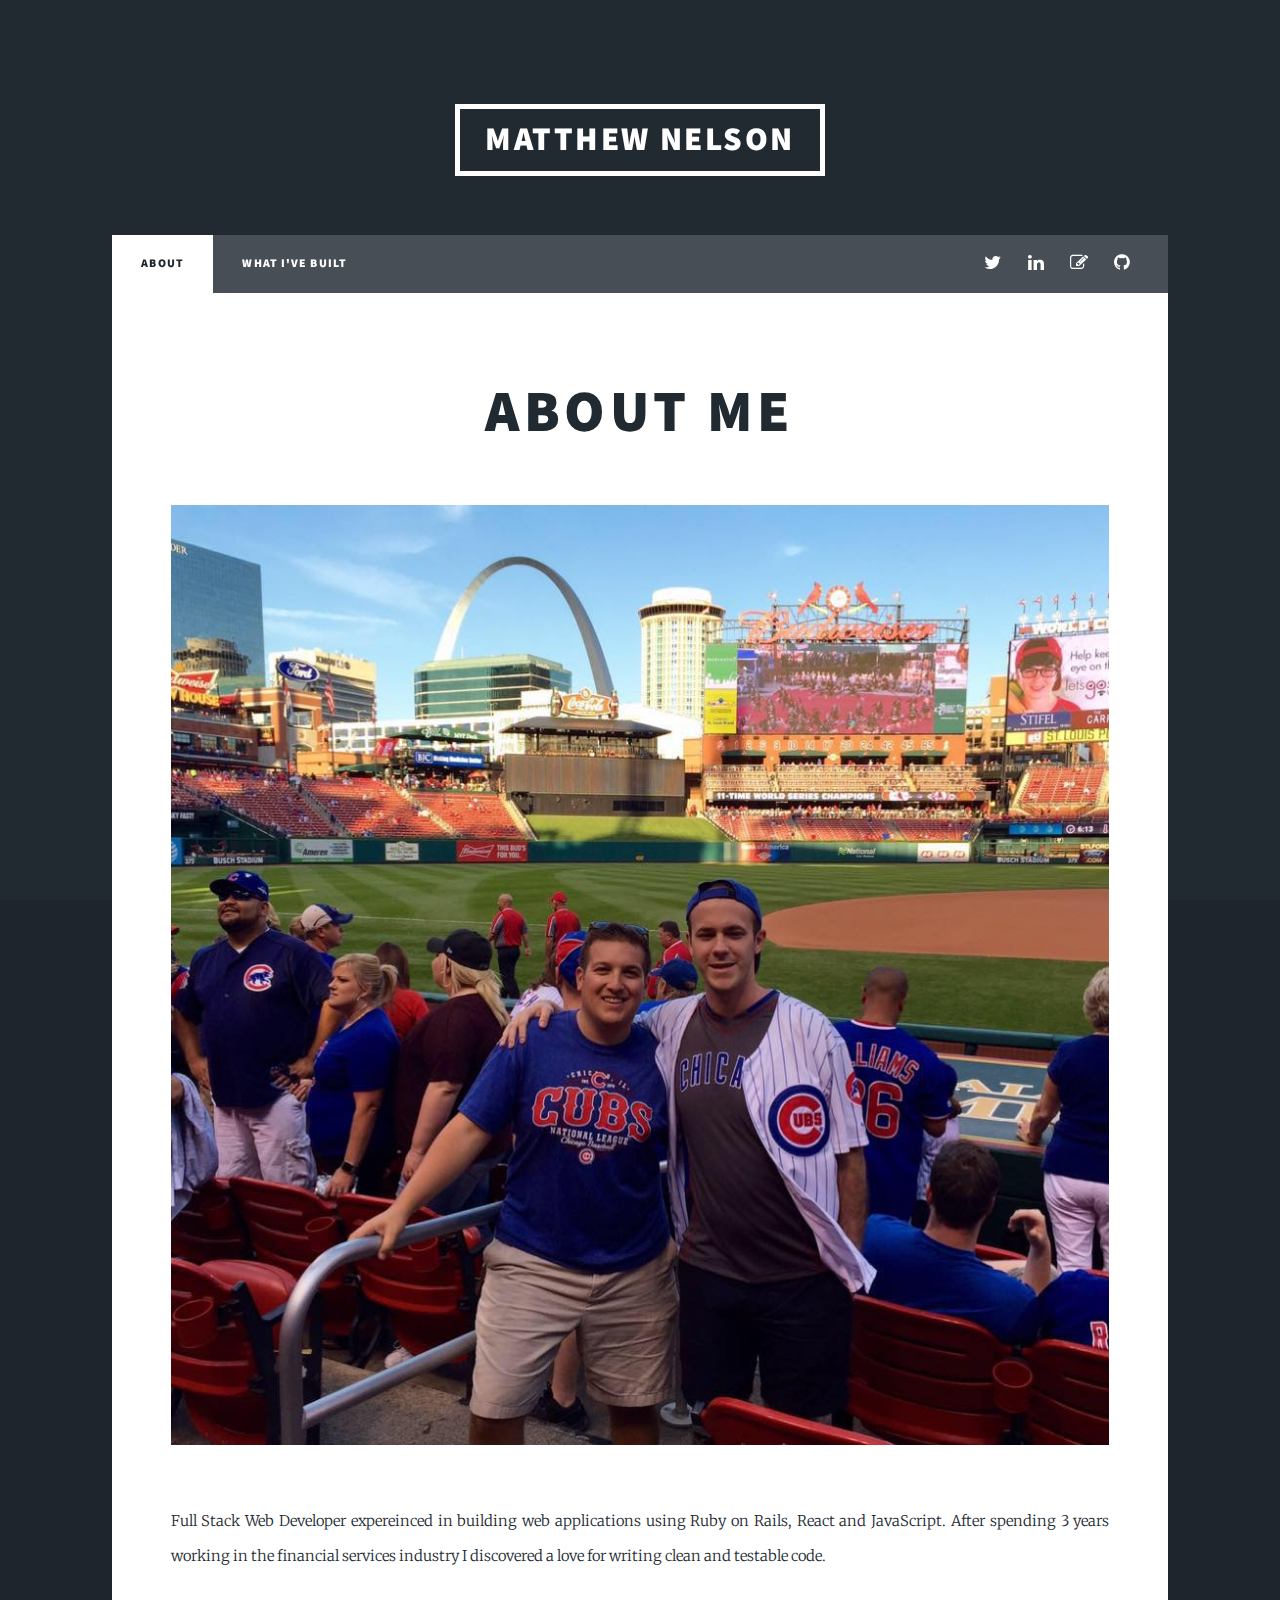
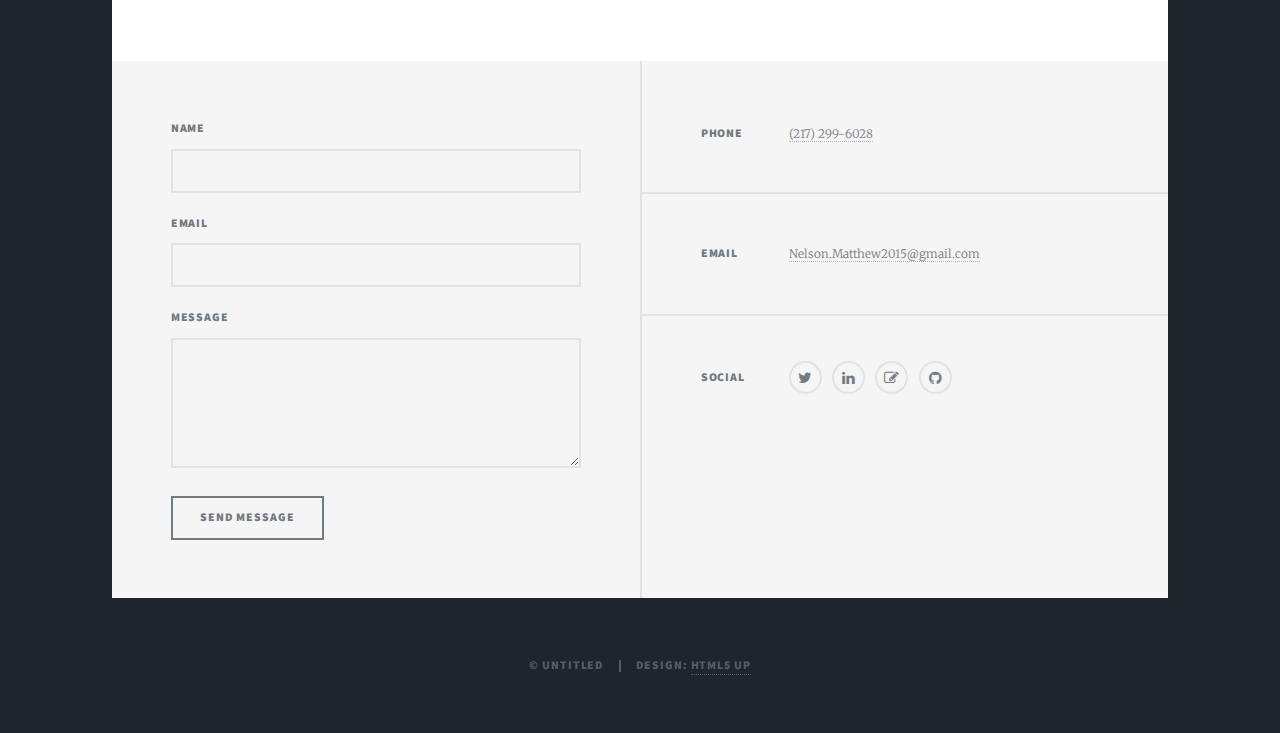
==== commit fa048151: "Changed design of about page" ====
--- a/index.html
+++ b/index.html
@@ -46,7 +46,7 @@
 
 								</header>
 								<div class="image main"><img src="images/baseball.jpg" alt="" /></div>
-								<h4>Full Stack Web Developer expereinced in building web applications using Ruby on Rails, React and JavaScript. After spending 3 years working in the financial services industry I discovered a love for writing clean and testable code.</h3>
+								<p>Full Stack Web Developer expereinced in building web applications using Ruby on Rails, React and JavaScript. After spending 3 years working in the financial services industry I discovered a love for writing clean and testable code.</p>
 
 
 							</section>
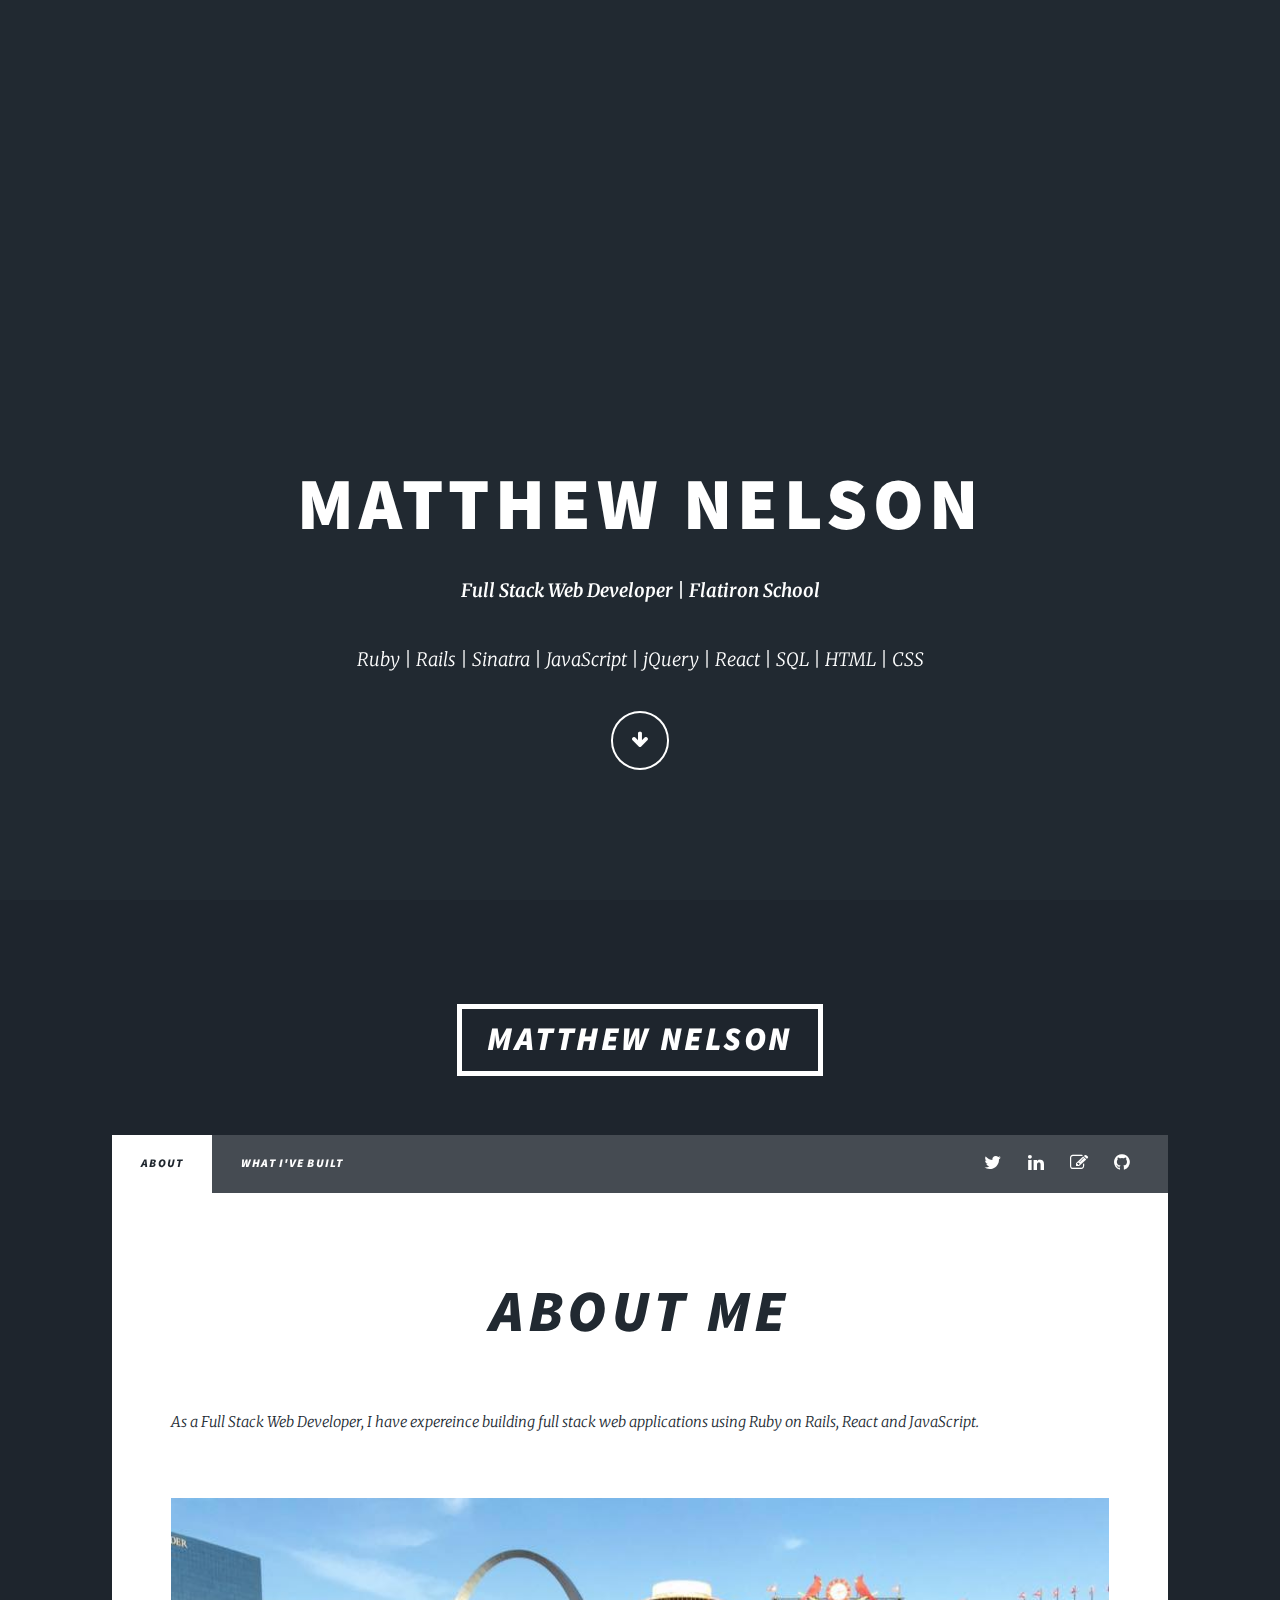
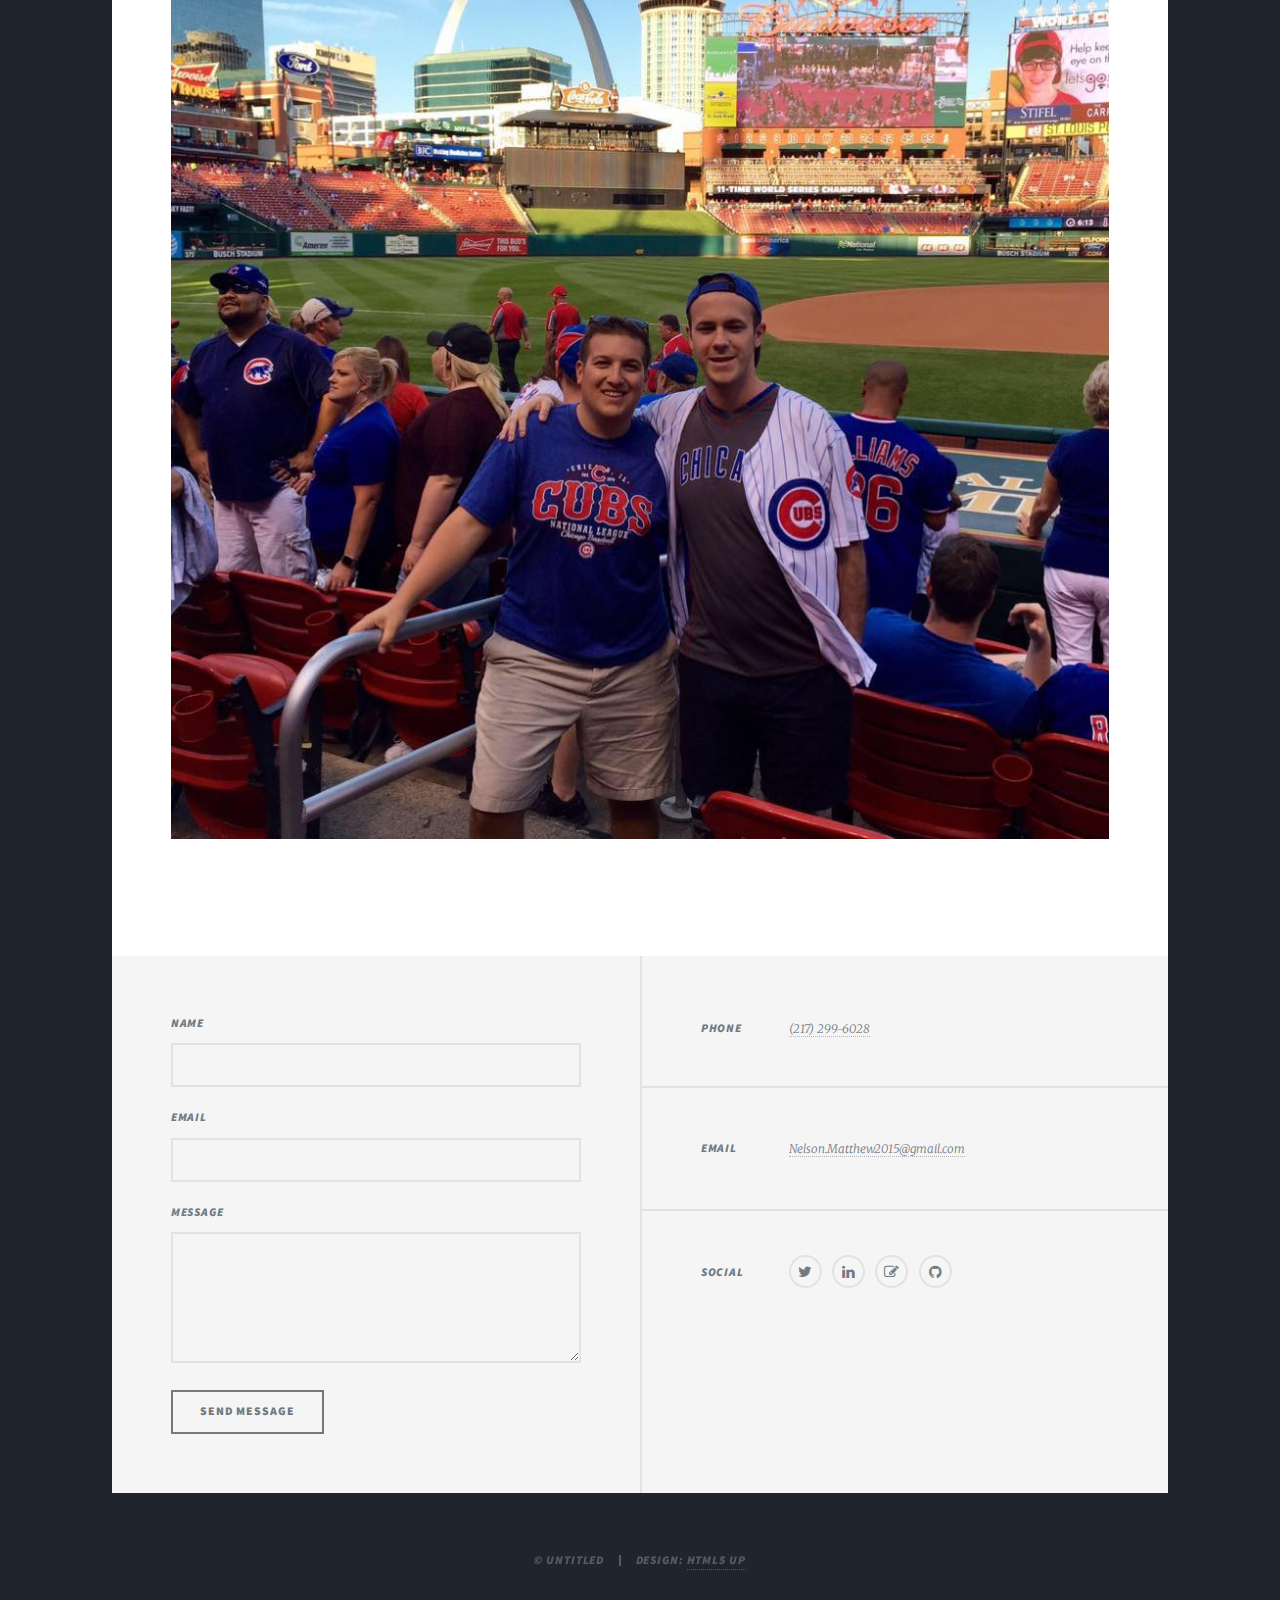
==== commit 7d53951d: "Added intro fade in to btoh pages" ====
--- a/index.html
+++ b/index.html
@@ -15,7 +15,17 @@
 	<body class="is-loading">
 
 		<!-- Wrapper -->
-			<div id="wrapper">
+			<div id="wrapper">
+
+				<div id="intro">
+					<h1>Matthew Nelson<br /></h1>
+
+					<p><strong>Full Stack Web Developer | Flatiron School</strong></p>
+					<p><em>Ruby | Rails | Sinatra | JavaScript | jQuery | React | SQL | HTML | CSS</em</p>
+					<ul class="actions">
+						<li><a href="#header" class="button icon solo fa-arrow-down scrolly">Continue</a></li>
+					</ul>
+				</div>
 
 				<!-- Header -->
 					<header id="header">
@@ -44,9 +54,10 @@
 								<header class="major">
 									<h1>About Me<br /></h1>
 
-								</header>
+								</header>
+								<p>As a Full Stack Web Developer, I have expereince building full stack web applications using Ruby on Rails, React and JavaScript.   </p>
+
 								<div class="image main"><img src="images/baseball.jpg" alt="" /></div>
-								<p>Full Stack Web Developer expereinced in building web applications using Ruby on Rails, React and JavaScript. After spending 3 years working in the financial services industry I discovered a love for writing clean and testable code.</p>
 
 
 							</section>
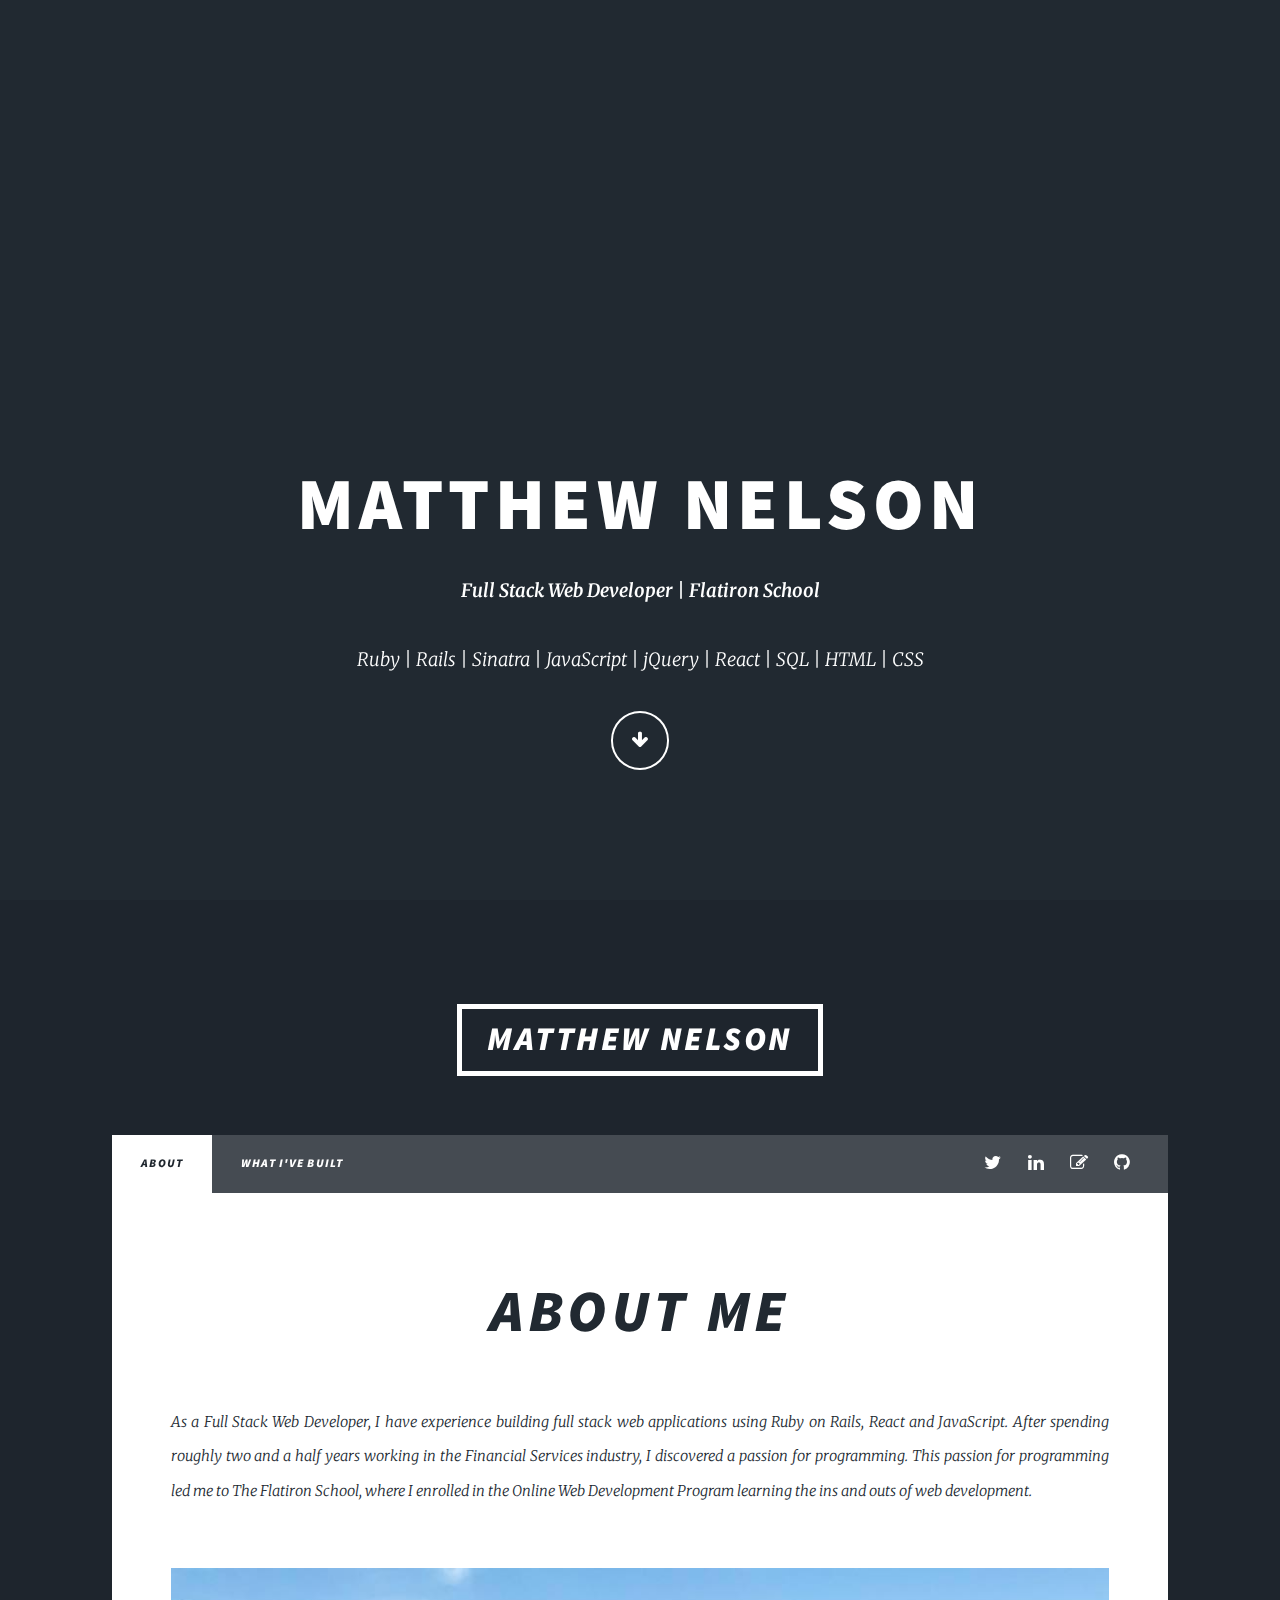
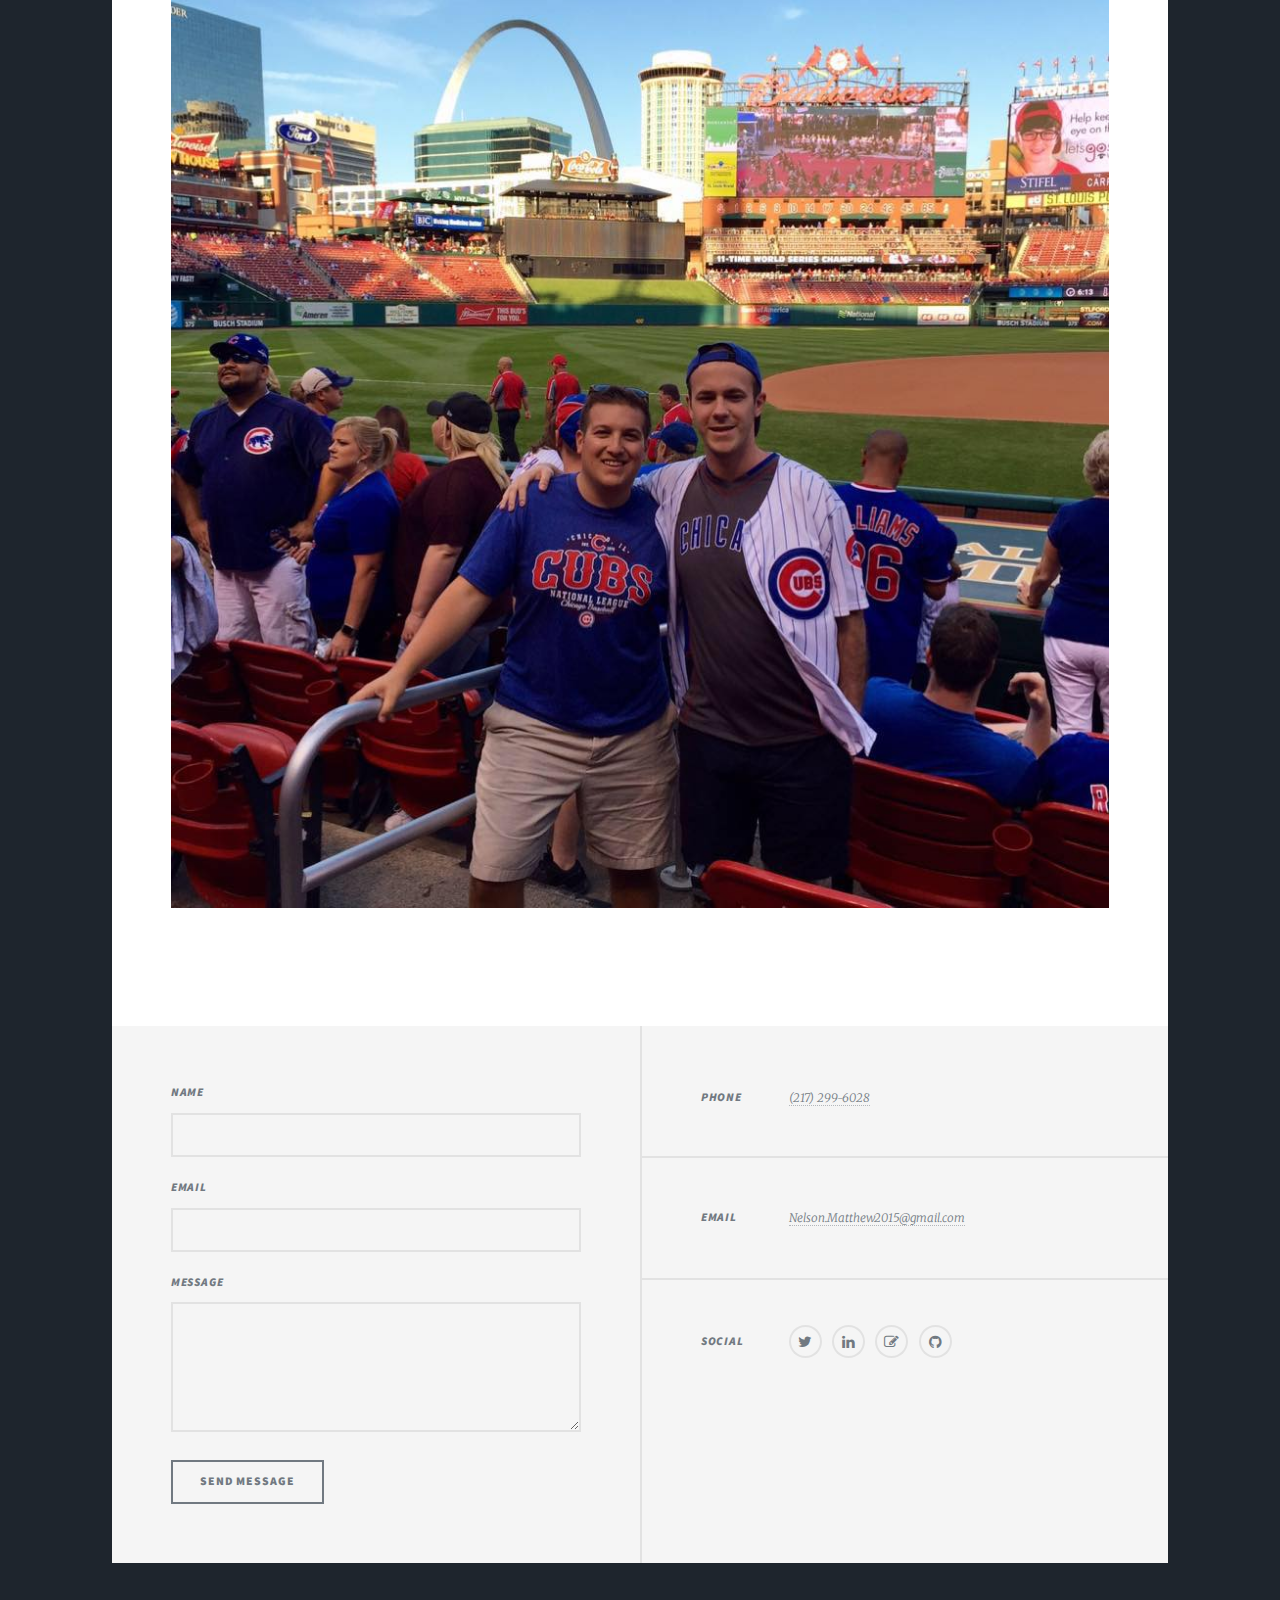
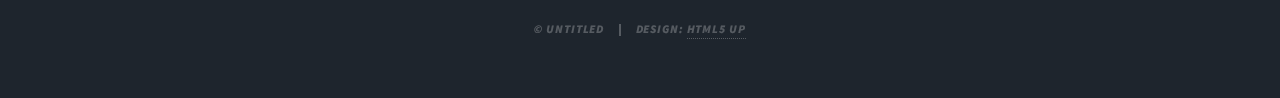
==== commit 72cf1d6e: "First final round of edits for the about me sectino:" ====
--- a/index.html
+++ b/index.html
@@ -55,7 +55,7 @@
 									<h1>About Me<br /></h1>
 
 								</header>
-								<p>As a Full Stack Web Developer, I have expereince building full stack web applications using Ruby on Rails, React and JavaScript.   </p>
+								<p>As a Full Stack Web Developer, I have experience building full stack web applications using Ruby on Rails, React and JavaScript. After spending roughly two and a half years working in the Financial Services industry, I discovered a passion for programming. This passion for programming led me to The Flatiron School, where I enrolled in the Online Web Development Program learning the ins and outs of web development.    </p>
 
 								<div class="image main"><img src="images/baseball.jpg" alt="" /></div>
 
--- a/assets/css/main.css
+++ b/assets/css/main.css
@@ -4479,4 +4479,9 @@
 			visibility: visible;
 		}
 
-	}
+
+	}
+
+.center {
+	text-align: center;
+}
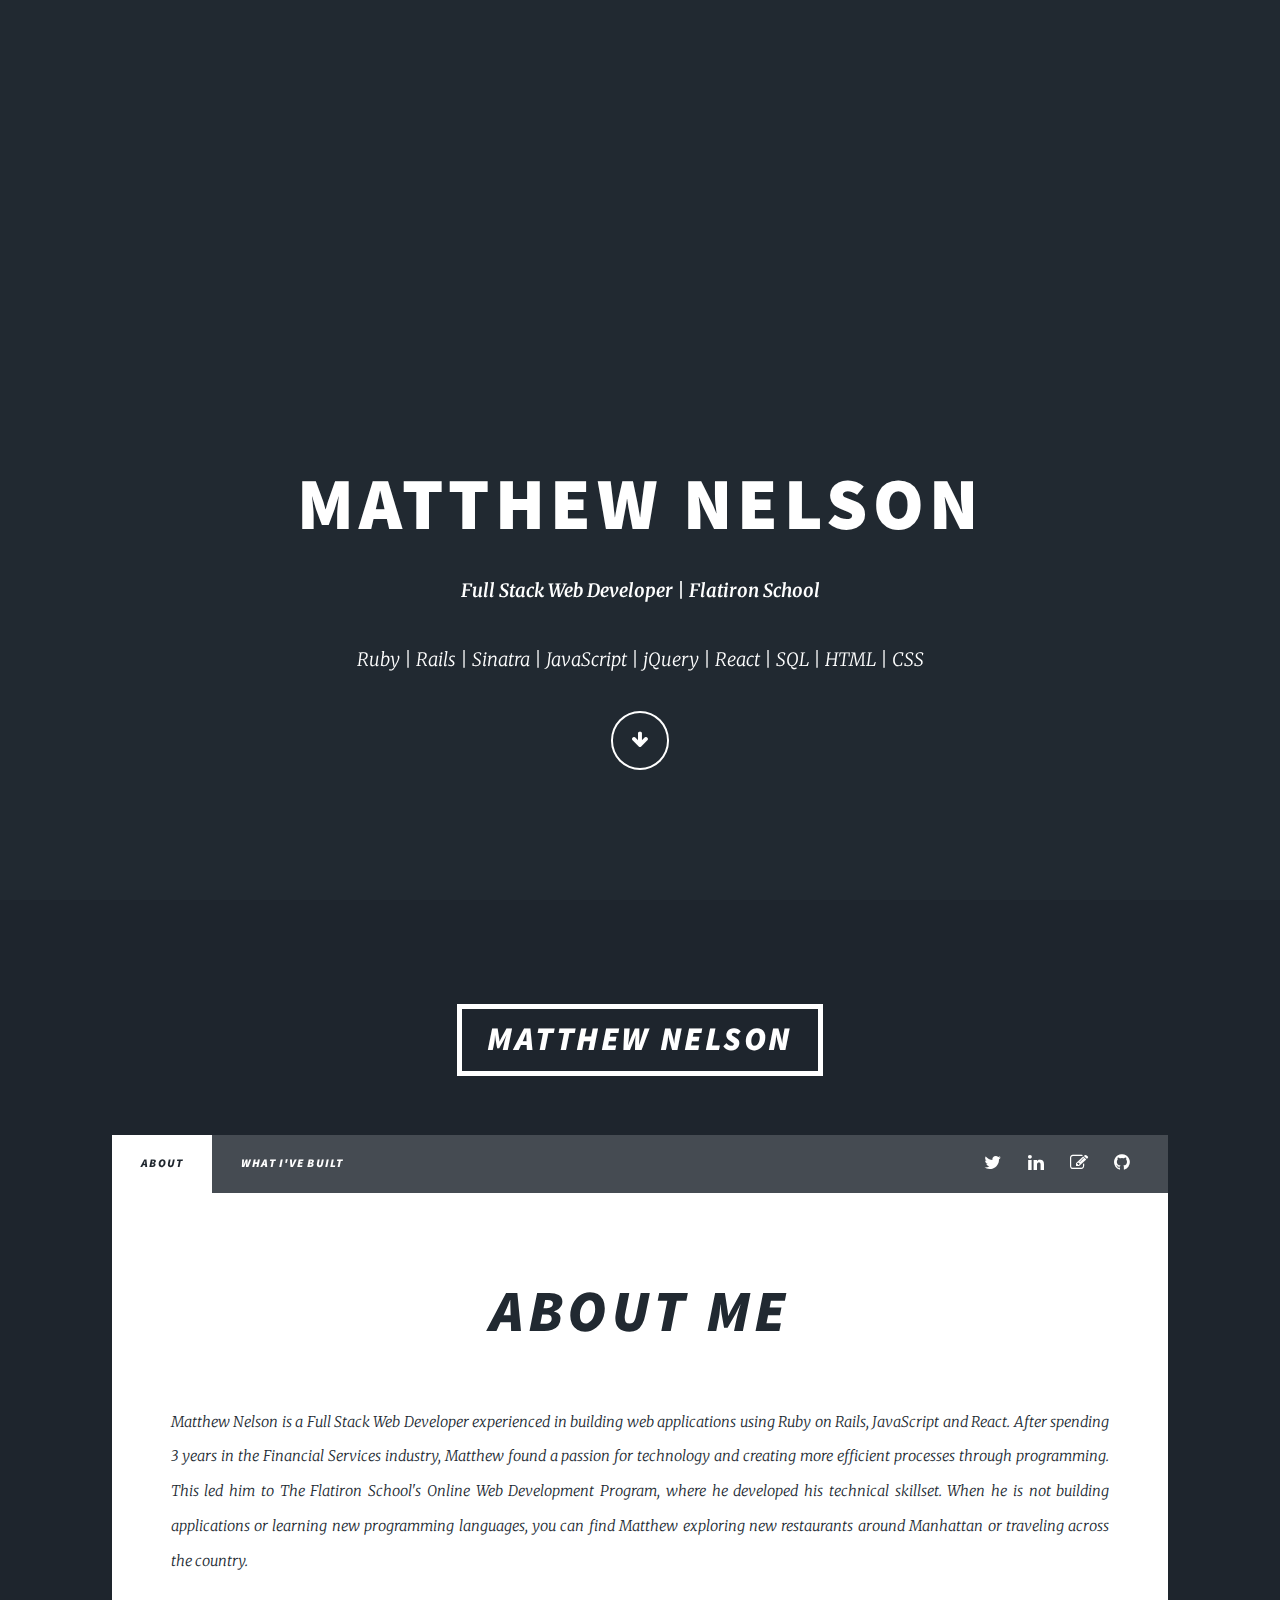
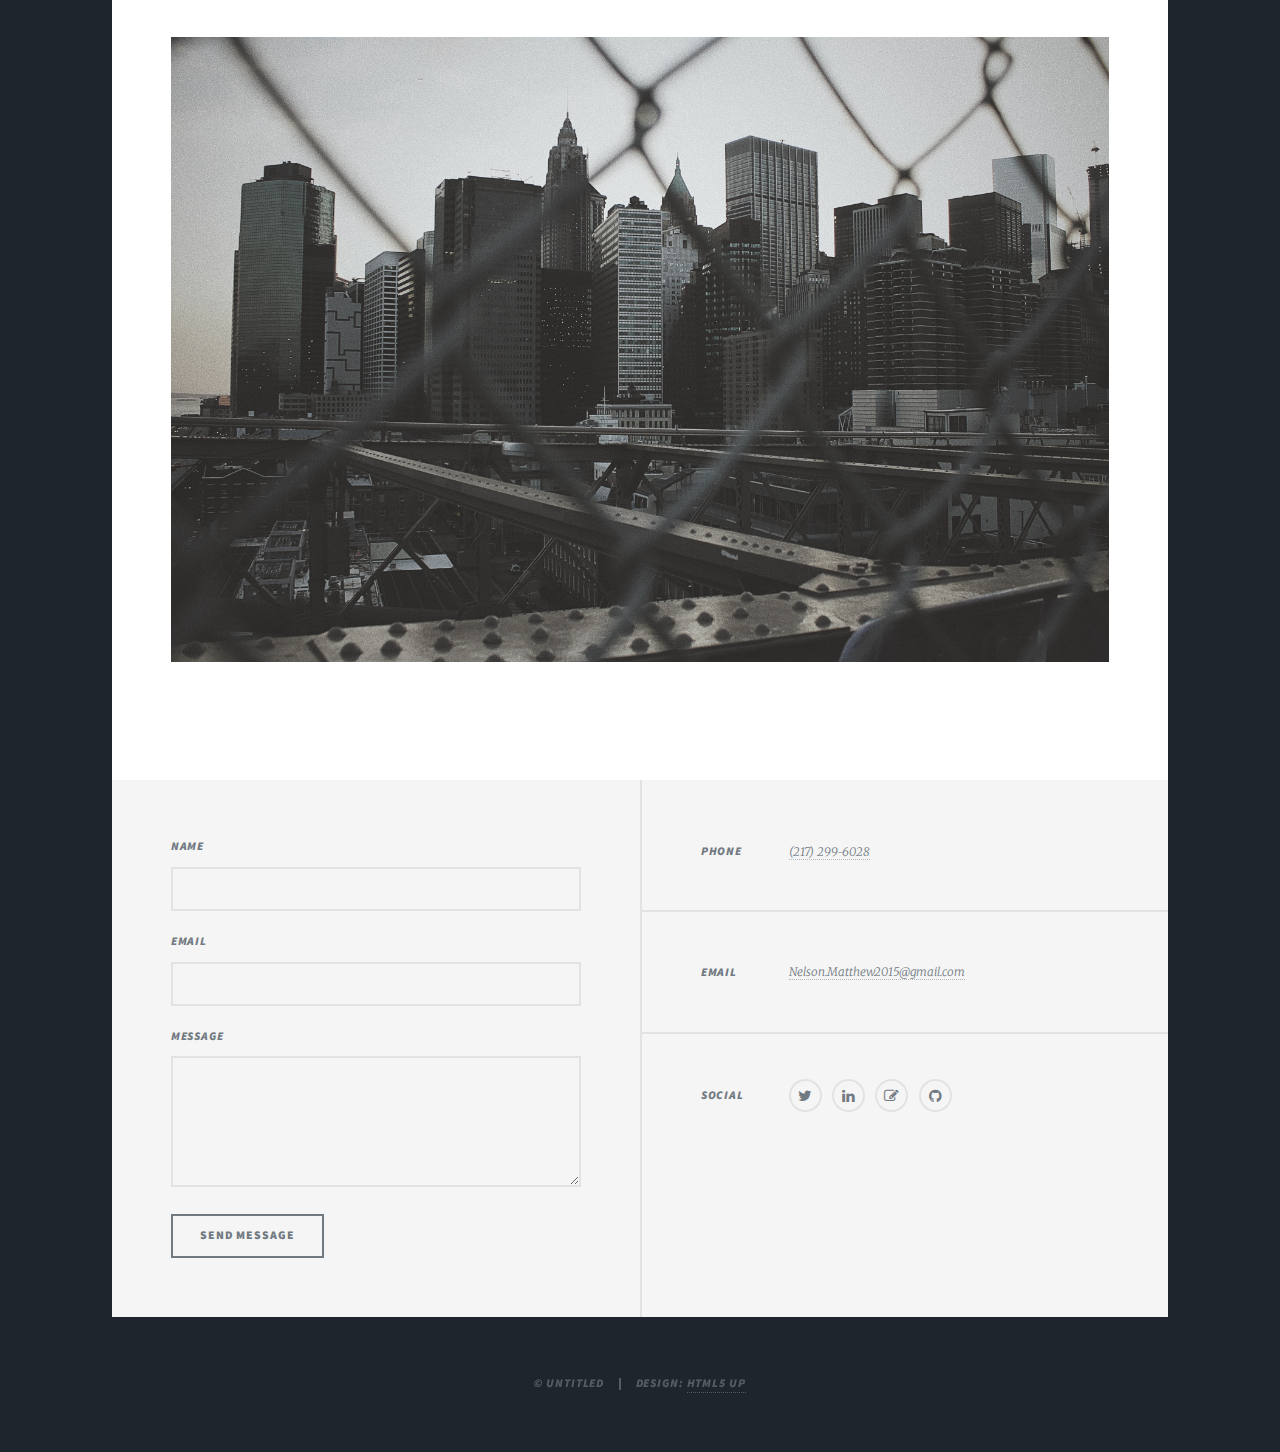
==== commit 6172107c: "Added my about me" ====
--- a/index.html
+++ b/index.html
@@ -55,9 +55,9 @@
 									<h1>About Me<br /></h1>
 
 								</header>
-								<p>As a Full Stack Web Developer, I have experience building full stack web applications using Ruby on Rails, React and JavaScript. After spending roughly two and a half years working in the Financial Services industry, I discovered a passion for programming. This passion for programming led me to The Flatiron School, where I enrolled in the Online Web Development Program learning the ins and outs of web development.    </p>
+								<p>Matthew Nelson is a Full Stack Web Developer experienced in building web applications using Ruby on Rails, JavaScript and React. After spending 3 years in the Financial Services industry, Matthew found a passion for technology and creating more efficient processes through programming. This led him to The Flatiron School's Online Web Development Program, where he developed his technical skillset. When he is not building applications or learning new programming languages, you can find Matthew exploring new restaurants around Manhattan or traveling across the country. </p>
 
-								<div class="image main"><img src="images/baseball.jpg" alt="" /></div>
+								<div class="image main"><img src="images/bg.jpg" alt="" /></div>
 
 
 							</section>
@@ -67,7 +67,7 @@
 				<!-- Footer -->
 					<footer id="footer">
 						<section>
-							<form method="post" action="#">
+							<form method="post" action="https://formspree.io/Nelson.Matthew2015@gmail.com" >
 								<div class="field">
 									<label for="name">Name</label>
 									<input type="text" name="name" id="name" />
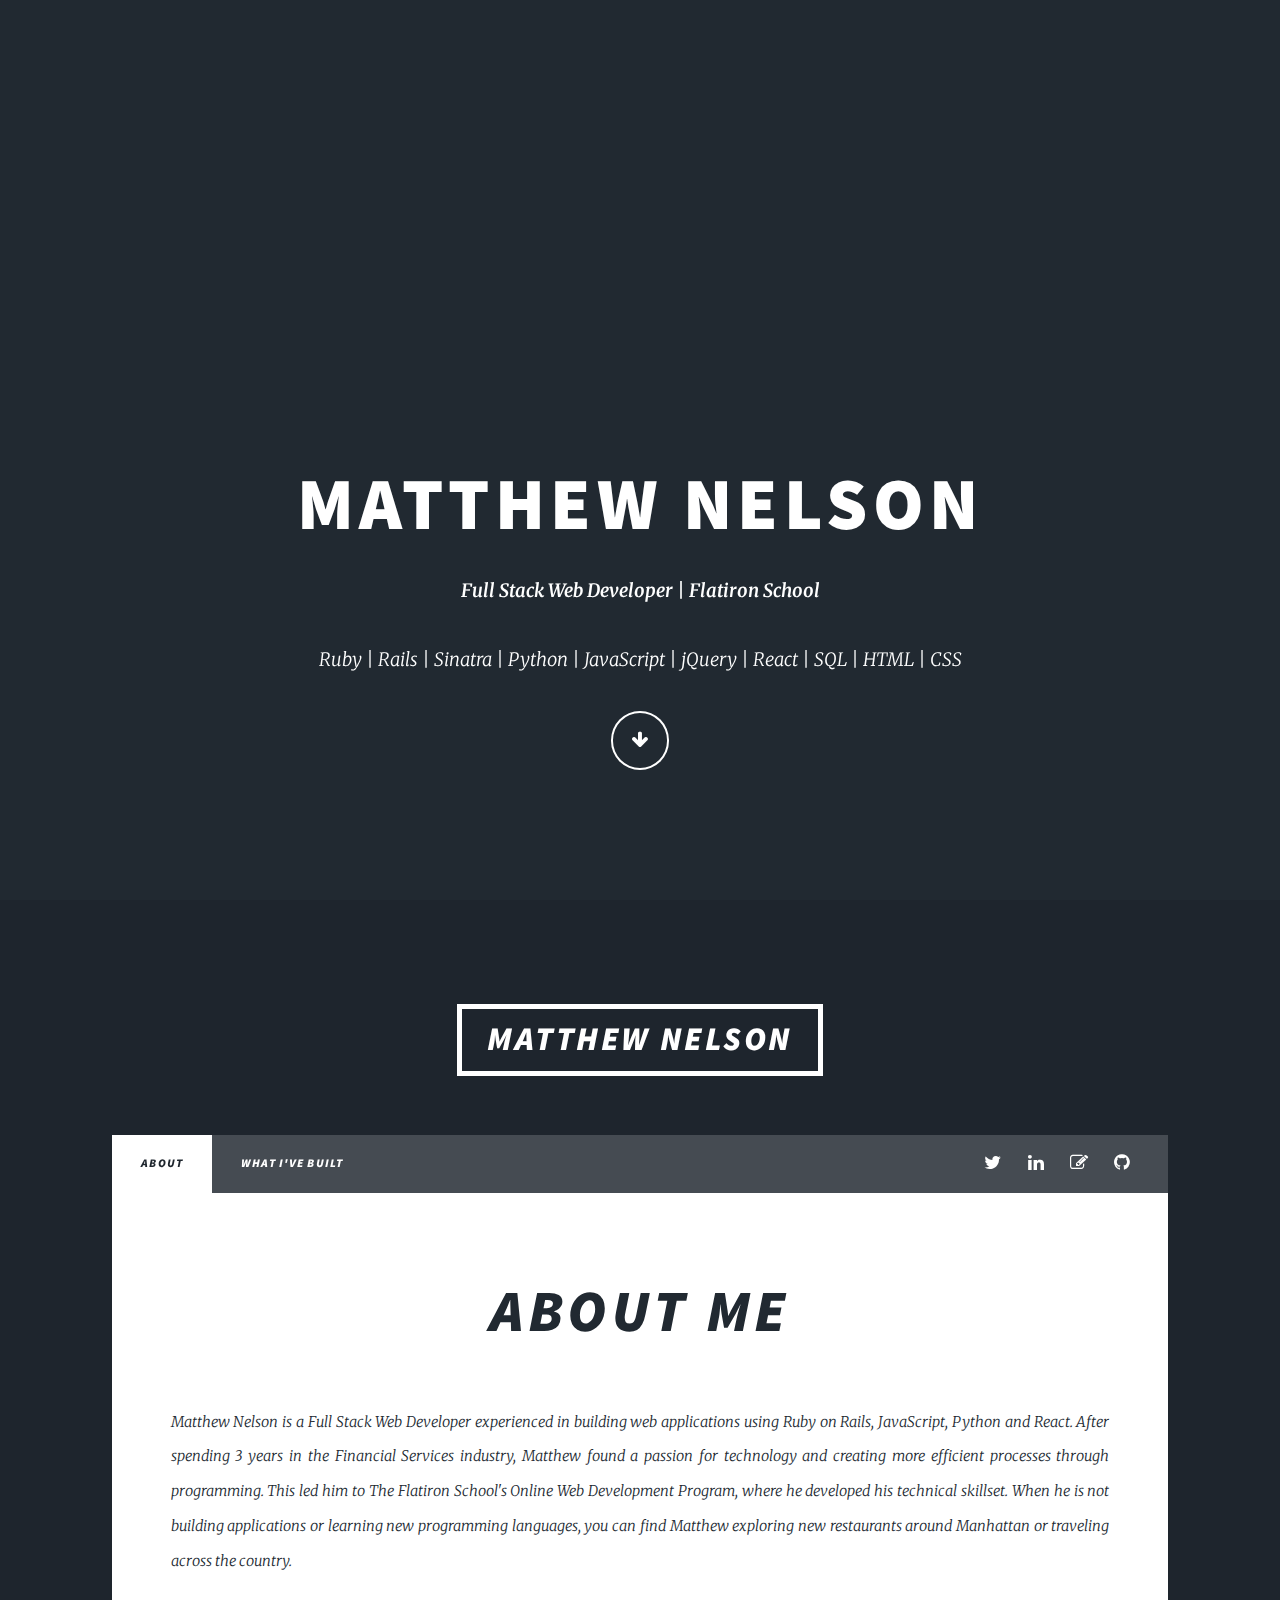
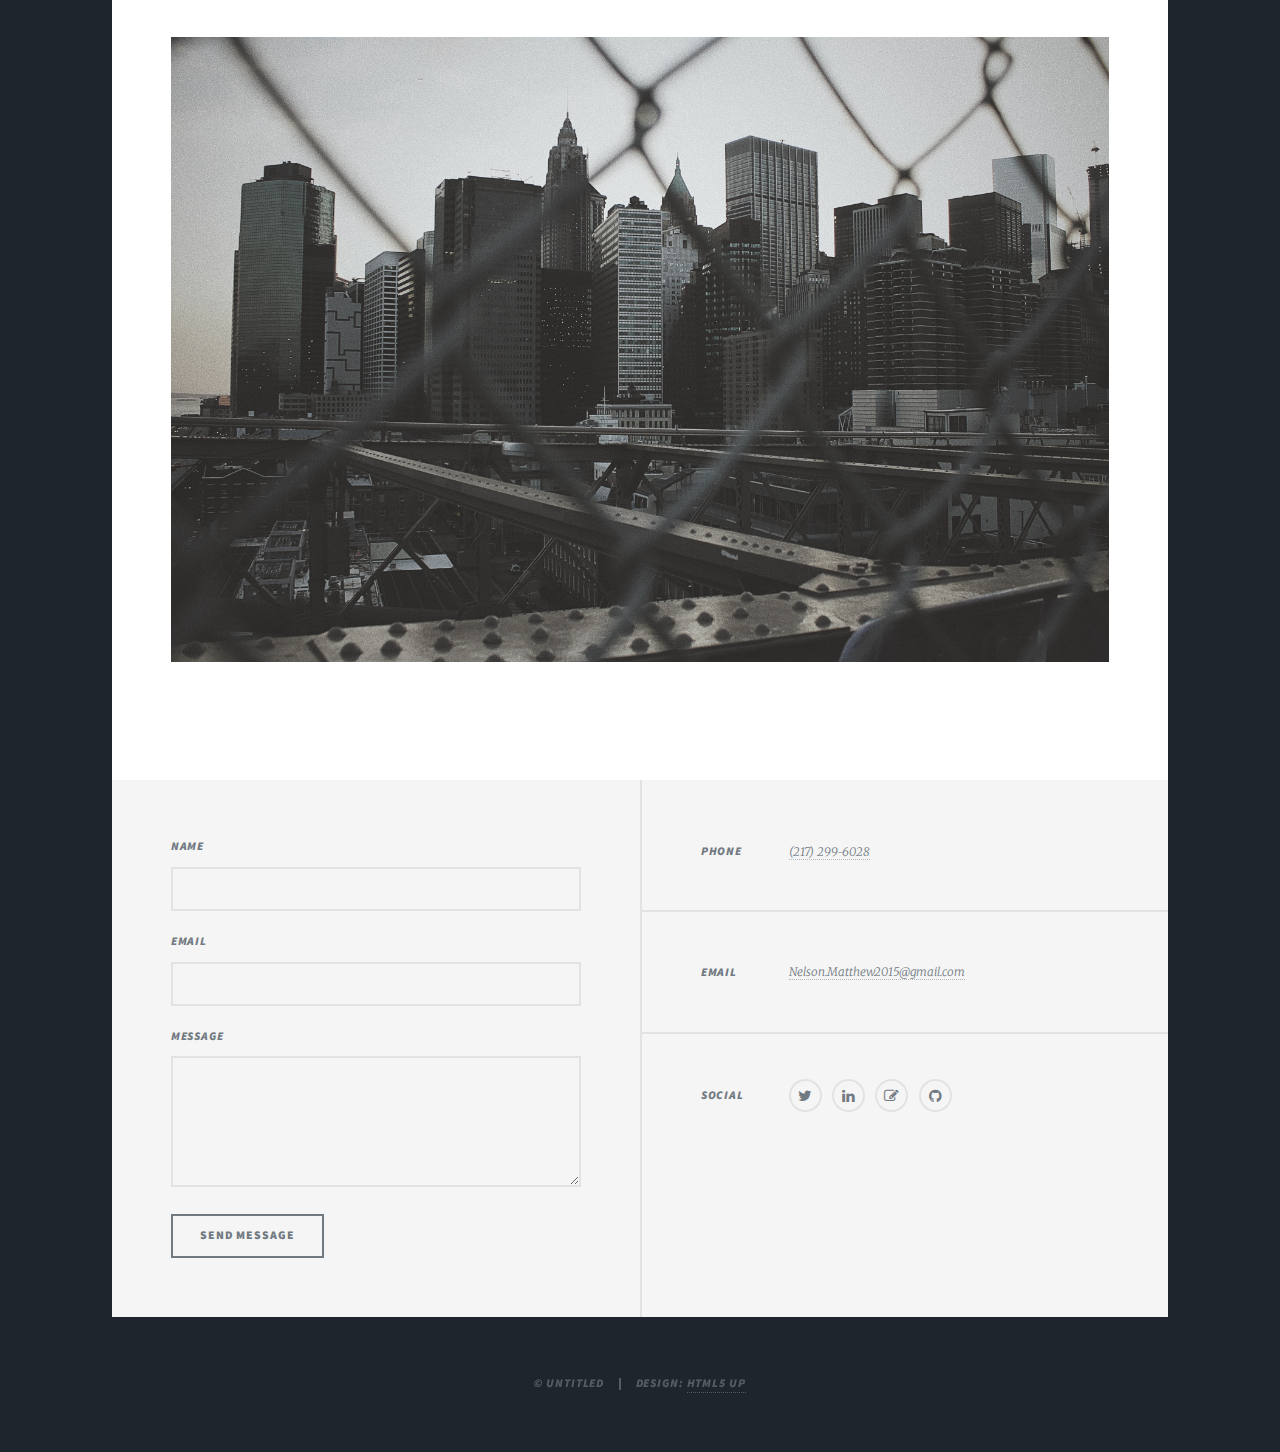
==== commit 5aec201d: "Added the CNAME and deployed to domain" ====
--- a/index.html
+++ b/index.html
@@ -21,7 +21,7 @@
 					<h1>Matthew Nelson<br /></h1>
 
 					<p><strong>Full Stack Web Developer | Flatiron School</strong></p>
-					<p><em>Ruby | Rails | Sinatra | JavaScript | jQuery | React | SQL | HTML | CSS</em</p>
+					<p><em>Ruby | Rails | Sinatra | Python | JavaScript | jQuery | React | SQL | HTML | CSS</em</p>
 					<ul class="actions">
 						<li><a href="#header" class="button icon solo fa-arrow-down scrolly">Continue</a></li>
 					</ul>
@@ -55,7 +55,7 @@
 									<h1>About Me<br /></h1>
 
 								</header>
-								<p>Matthew Nelson is a Full Stack Web Developer experienced in building web applications using Ruby on Rails, JavaScript and React. After spending 3 years in the Financial Services industry, Matthew found a passion for technology and creating more efficient processes through programming. This led him to The Flatiron School's Online Web Development Program, where he developed his technical skillset. When he is not building applications or learning new programming languages, you can find Matthew exploring new restaurants around Manhattan or traveling across the country. </p>
+								<p>Matthew Nelson is a Full Stack Web Developer experienced in building web applications using Ruby on Rails, JavaScript, Python and React. After spending 3 years in the Financial Services industry, Matthew found a passion for technology and creating more efficient processes through programming. This led him to The Flatiron School's Online Web Development Program, where he developed his technical skillset. When he is not building applications or learning new programming languages, you can find Matthew exploring new restaurants around Manhattan or traveling across the country. </p>
 
 								<div class="image main"><img src="images/bg.jpg" alt="" /></div>
 
